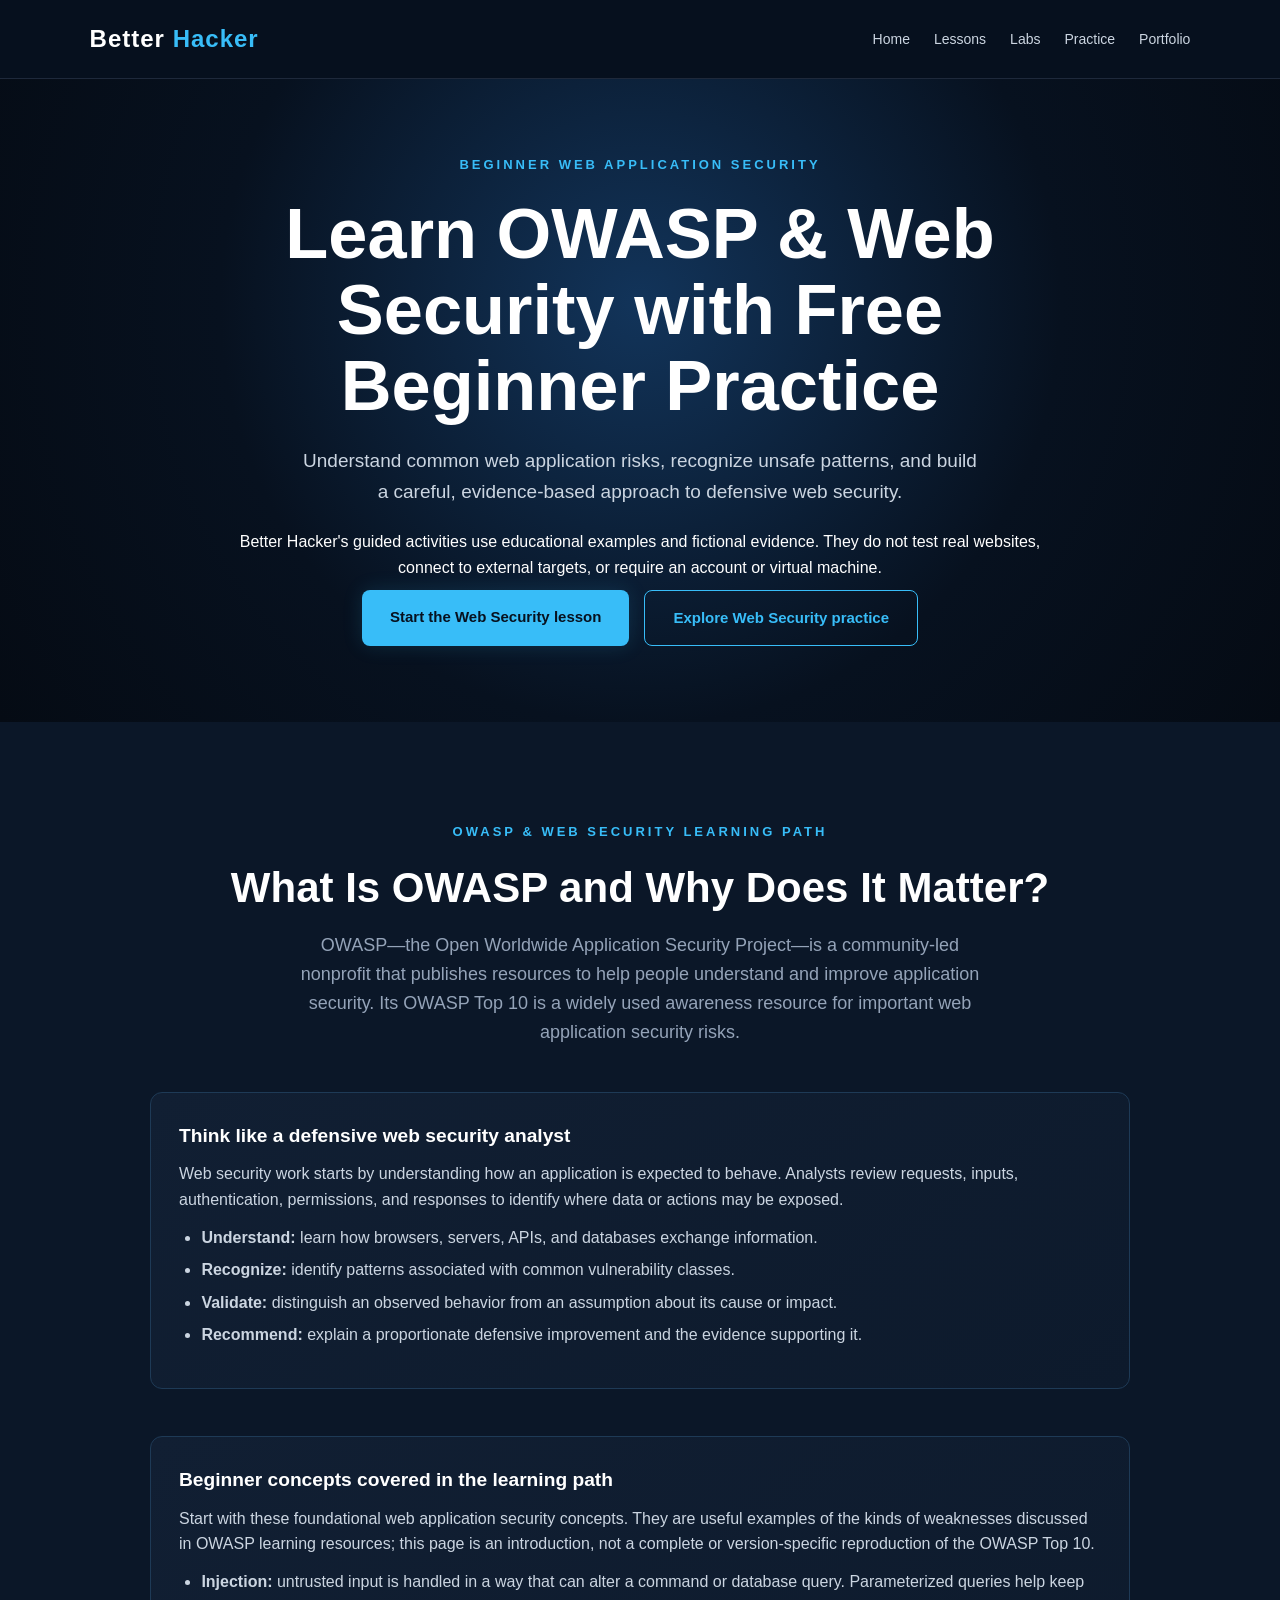
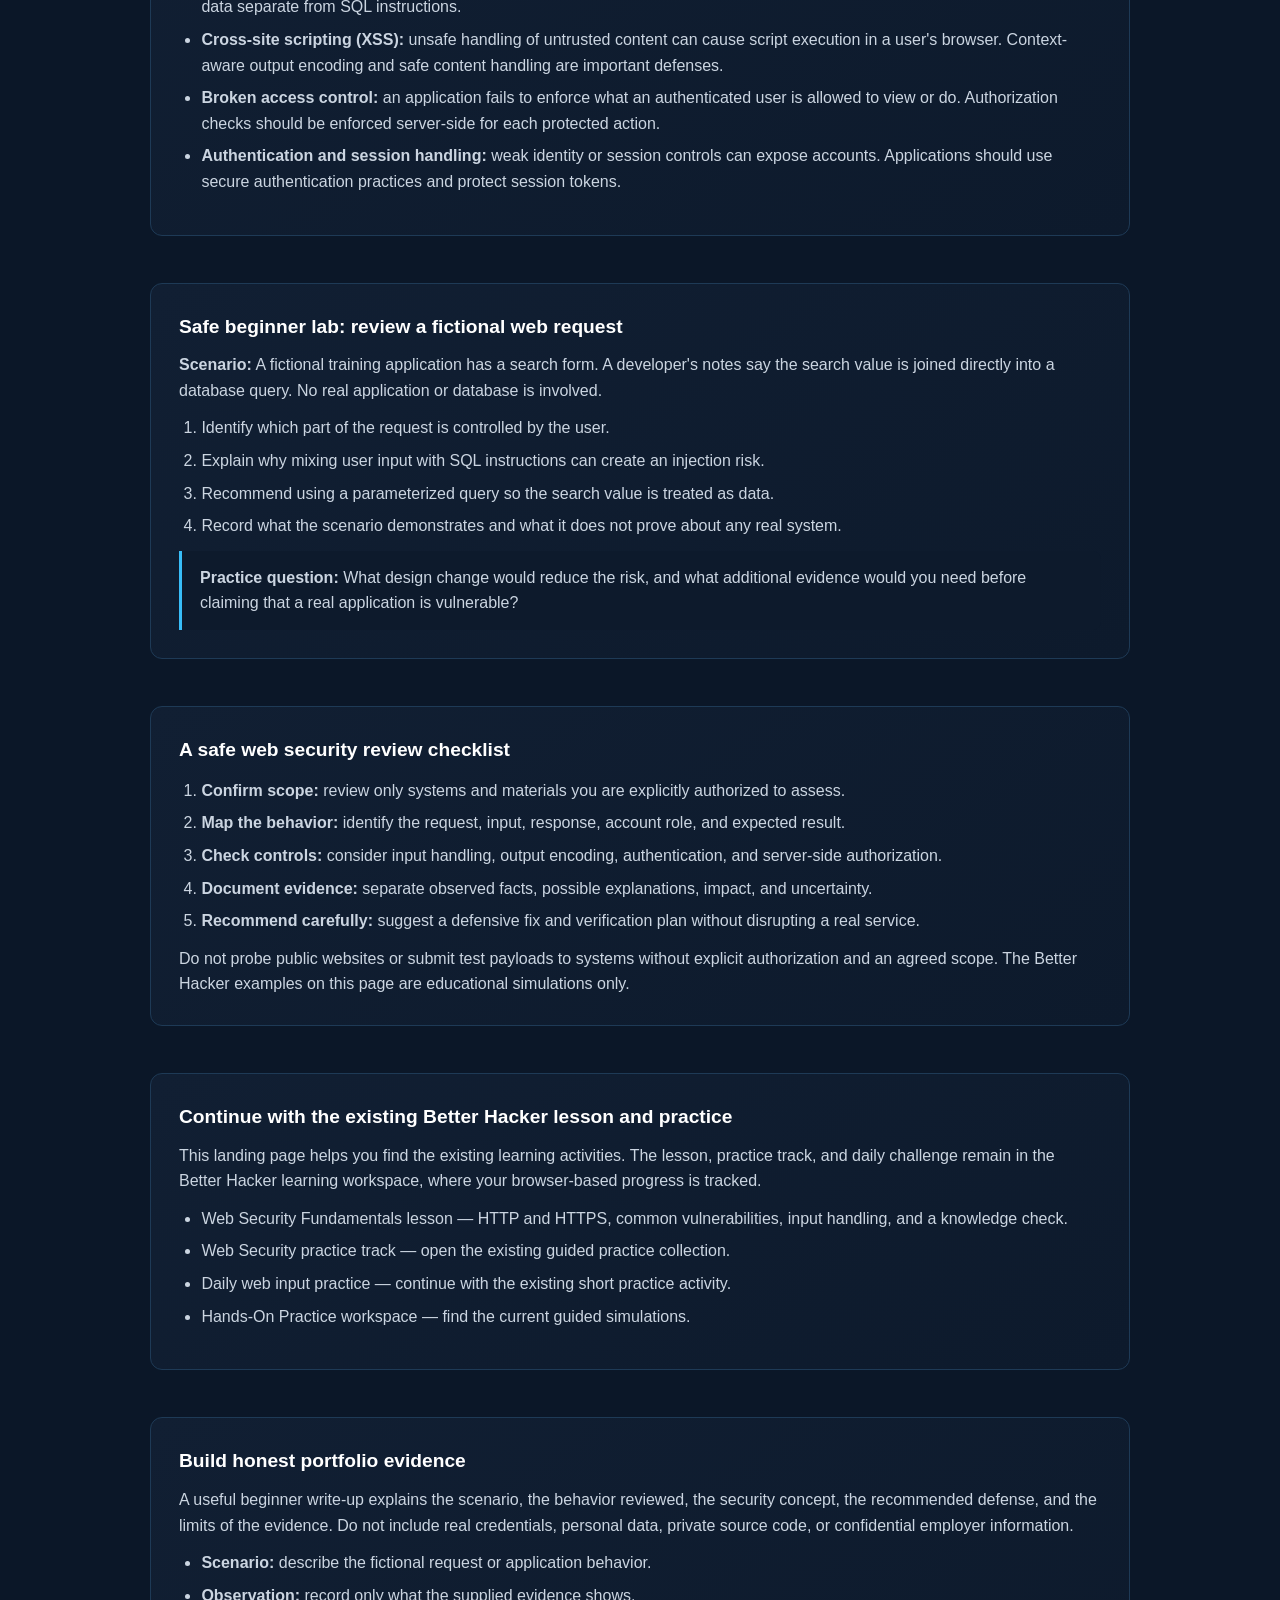
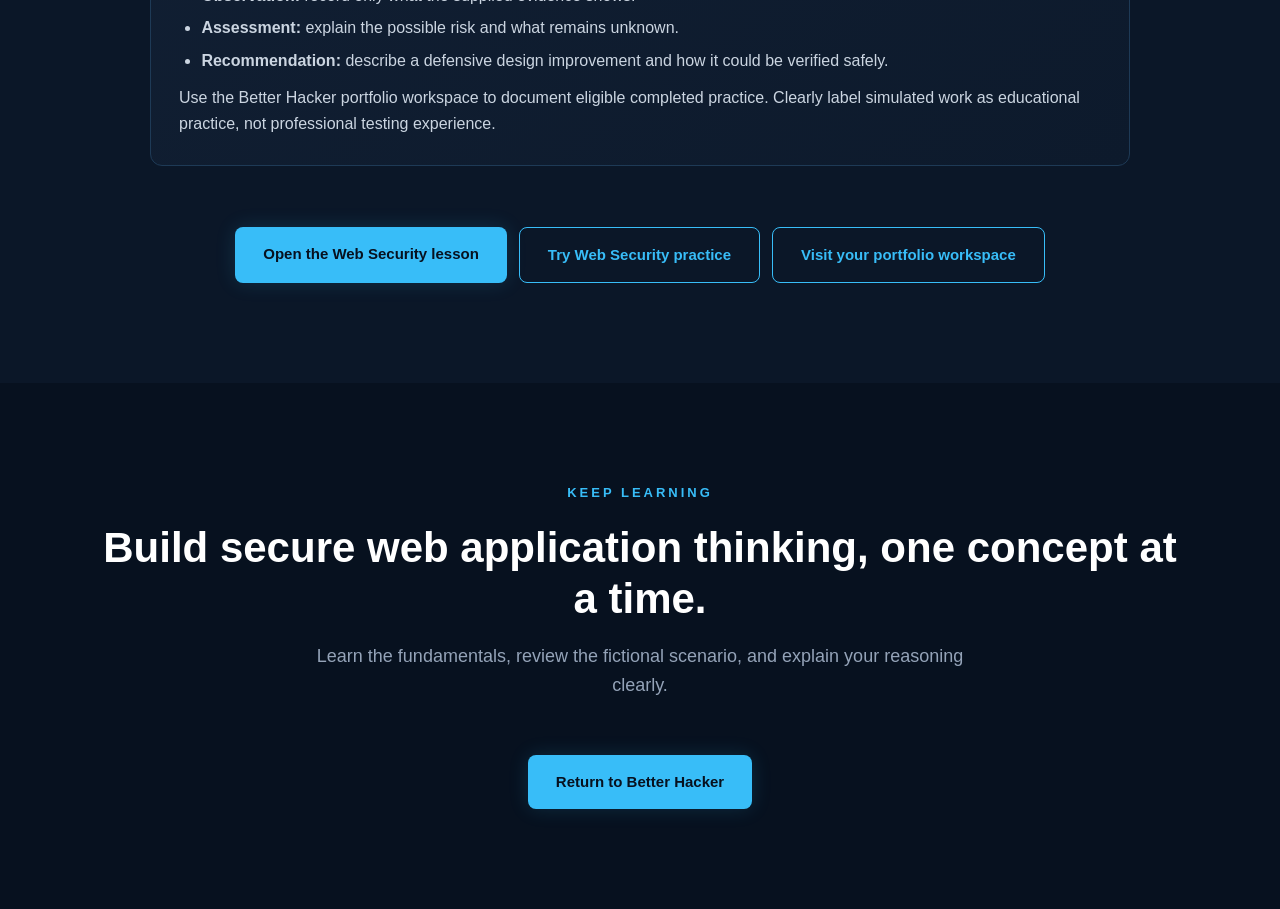
==== labs/owasp-web-security/index.html @ 9fccfbd9 "Add beginner OWASP web security landing page" ====
<!DOCTYPE html>
<html lang="en">
<head>
  <meta charset="UTF-8">
  <meta name="viewport" content="width=device-width, initial-scale=1.0">
  <title>Free Beginner OWASP &amp; Web Security Practice | Better Hacker</title>
  <meta name="description" content="Learn beginner web application security with OWASP concepts, safe vulnerability examples, guided practice, and portfolio evidence. Free learning on Better Hacker.">
  <link rel="canonical" href="https://betterhacker.org/labs/owasp-web-security/">
  <link rel="icon" type="image/svg+xml" href="/favicon.svg">
  <link rel="stylesheet" href="/style.css">
  <style>
    .web-hero { min-height: 420px; padding: 76px 7%; }
    .web-hero h1 { max-width: 920px; margin: 0 auto 22px; font-size: clamp(2.35rem, 6vw, 4.4rem); line-height: 1.08; }
    .web-hero .hero-text { margin-bottom: 22px; }
    .web-page { text-align: left; }
    .web-page > h2, .web-page > .section-label, .web-page > .section-intro { text-align: center; }
    .web-content { max-width: 980px; margin: 0 auto; display: grid; gap: 22px; }
    .web-content .lesson-block { text-align: left; }
    .web-content h2 { font-size: clamp(1.5rem, 3vw, 2rem); margin-bottom: 12px; }
    .web-content h3 { color: #fff; margin-bottom: 10px; font-size: 1.2rem; }
    .web-content p, .web-content li { color: #cbd5e1; }
    .web-content ul, .web-content ol { padding-left: 1.4rem; margin: 12px 0; }
    .web-content li + li { margin-top: 7px; }
    .web-note { border-left: 3px solid #38bdf8; padding: 14px 18px; background: #0d1a2c; border-radius: 0 8px 8px 0; }
    .web-actions { display: flex; flex-wrap: wrap; justify-content: center; gap: 12px; margin-top: 26px; }
    .web-footer { text-align: center; }
    @media (max-width: 600px) {
      .web-hero { min-height: auto; padding: 56px 6%; }
      .web-page { padding: 64px 6%; }
      .web-content .lesson-block { padding: 22px; }
    }
  </style>
</head>
<body>
  <a class="skip-link" href="#main-content">Skip to main content</a>
  <nav class="navbar" aria-label="Main navigation">
    <a href="/" class="logo" aria-label="Better Hacker home">Better <span>Hacker</span></a>
    <ul class="nav-links">
      <li><a href="/">Home</a></li>
      <li><a href="/#learn">Lessons</a></li>
      <li><a href="/#labs">Labs</a></li>
      <li><a href="/#practice-library">Practice</a></li>
      <li><a href="/#portfolio">Portfolio</a></li>
    </ul>
  </nav>

  <main id="main-content" tabindex="-1">
    <header class="hero web-hero">
      <div class="hero-content">
        <p class="eyebrow">BEGINNER WEB APPLICATION SECURITY</p>
        <h1>Learn OWASP &amp; Web Security with Free Beginner Practice</h1>
        <p class="hero-text">Understand common web application risks, recognize unsafe patterns, and build a careful, evidence-based approach to defensive web security.</p>
        <p>Better Hacker's guided activities use educational examples and fictional evidence. They do not test real websites, connect to external targets, or require an account or virtual machine.</p>
        <div class="hero-buttons">
          <a class="primary-button" href="/#web-security-lesson">Start the Web Security lesson</a>
          <a class="secondary-button" href="/#practice-track-web">Explore Web Security practice</a>
        </div>
      </div>
    </header>

    <section class="section web-page">
      <p class="section-label">OWASP &amp; WEB SECURITY LEARNING PATH</p>
      <h2>What Is OWASP and Why Does It Matter?</h2>
      <p class="section-intro">OWASP—the Open Worldwide Application Security Project—is a community-led nonprofit that publishes resources to help people understand and improve application security. Its OWASP Top 10 is a widely used awareness resource for important web application security risks.</p>
      <div class="web-content">
        <article class="lesson-block">
          <h3>Think like a defensive web security analyst</h3>
          <p>Web security work starts by understanding how an application is expected to behave. Analysts review requests, inputs, authentication, permissions, and responses to identify where data or actions may be exposed.</p>
          <ul>
            <li><strong>Understand:</strong> learn how browsers, servers, APIs, and databases exchange information.</li>
            <li><strong>Recognize:</strong> identify patterns associated with common vulnerability classes.</li>
            <li><strong>Validate:</strong> distinguish an observed behavior from an assumption about its cause or impact.</li>
            <li><strong>Recommend:</strong> explain a proportionate defensive improvement and the evidence supporting it.</li>
          </ul>
        </article>

        <article class="lesson-block">
          <h3>Beginner concepts covered in the learning path</h3>
          <p>Start with these foundational web application security concepts. They are useful examples of the kinds of weaknesses discussed in OWASP learning resources; this page is an introduction, not a complete or version-specific reproduction of the OWASP Top 10.</p>
          <ul>
            <li><strong>Injection:</strong> untrusted input is handled in a way that can alter a command or database query. Parameterized queries help keep data separate from SQL instructions.</li>
            <li><strong>Cross-site scripting (XSS):</strong> unsafe handling of untrusted content can cause script execution in a user's browser. Context-aware output encoding and safe content handling are important defenses.</li>
            <li><strong>Broken access control:</strong> an application fails to enforce what an authenticated user is allowed to view or do. Authorization checks should be enforced server-side for each protected action.</li>
            <li><strong>Authentication and session handling:</strong> weak identity or session controls can expose accounts. Applications should use secure authentication practices and protect session tokens.</li>
          </ul>
        </article>

        <article class="lesson-block">
          <h3>Safe beginner lab: review a fictional web request</h3>
          <p><strong>Scenario:</strong> A fictional training application has a search form. A developer's notes say the search value is joined directly into a database query. No real application or database is involved.</p>
          <ol>
            <li>Identify which part of the request is controlled by the user.</li>
            <li>Explain why mixing user input with SQL instructions can create an injection risk.</li>
            <li>Recommend using a parameterized query so the search value is treated as data.</li>
            <li>Record what the scenario demonstrates and what it does not prove about any real system.</li>
          </ol>
          <div class="web-note">
            <p><strong>Practice question:</strong> What design change would reduce the risk, and what additional evidence would you need before claiming that a real application is vulnerable?</p>
          </div>
        </article>

        <article class="lesson-block">
          <h3>A safe web security review checklist</h3>
          <ol>
            <li><strong>Confirm scope:</strong> review only systems and materials you are explicitly authorized to assess.</li>
            <li><strong>Map the behavior:</strong> identify the request, input, response, account role, and expected result.</li>
            <li><strong>Check controls:</strong> consider input handling, output encoding, authentication, and server-side authorization.</li>
            <li><strong>Document evidence:</strong> separate observed facts, possible explanations, impact, and uncertainty.</li>
            <li><strong>Recommend carefully:</strong> suggest a defensive fix and verification plan without disrupting a real service.</li>
          </ol>
          <p>Do not probe public websites or submit test payloads to systems without explicit authorization and an agreed scope. The Better Hacker examples on this page are educational simulations only.</p>
        </article>

        <article class="lesson-block">
          <h3>Continue with the existing Better Hacker lesson and practice</h3>
          <p>This landing page helps you find the existing learning activities. The lesson, practice track, and daily challenge remain in the Better Hacker learning workspace, where your browser-based progress is tracked.</p>
          <ul>
            <li><a href="/#web-security-lesson">Web Security Fundamentals lesson</a> — HTTP and HTTPS, common vulnerabilities, input handling, and a knowledge check.</li>
            <li><a href="/#practice-track-web">Web Security practice track</a> — open the existing guided practice collection.</li>
            <li><a href="/#daily-practice-daily-web-input">Daily web input practice</a> — continue with the existing short practice activity.</li>
            <li><a href="/#labs">Hands-On Practice workspace</a> — find the current guided simulations.</li>
          </ul>
        </article>

        <article class="lesson-block">
          <h3>Build honest portfolio evidence</h3>
          <p>A useful beginner write-up explains the scenario, the behavior reviewed, the security concept, the recommended defense, and the limits of the evidence. Do not include real credentials, personal data, private source code, or confidential employer information.</p>
          <ul>
            <li><strong>Scenario:</strong> describe the fictional request or application behavior.</li>
            <li><strong>Observation:</strong> record only what the supplied evidence shows.</li>
            <li><strong>Assessment:</strong> explain the possible risk and what remains unknown.</li>
            <li><strong>Recommendation:</strong> describe a defensive design improvement and how it could be verified safely.</li>
          </ul>
          <p>Use the Better Hacker portfolio workspace to document eligible completed practice. Clearly label simulated work as educational practice, not professional testing experience.</p>
        </article>
      </div>
      <div class="web-actions">
        <a class="primary-button" href="/#web-security-lesson">Open the Web Security lesson</a>
        <a class="secondary-button" href="/#practice-track-web">Try Web Security practice</a>
        <a class="secondary-button" href="/#portfolio">Visit your portfolio workspace</a>
      </div>
    </section>

    <section class="section dark-section web-footer">
      <p class="section-label">KEEP LEARNING</p>
      <h2>Build secure web application thinking, one concept at a time.</h2>
      <p class="section-intro">Learn the fundamentals, review the fictional scenario, and explain your reasoning clearly.</p>
      <a class="primary-button" href="/">Return to Better Hacker</a>
    </section>
  </main>
</body>
</html>
---- style.css ----
* {
  box-sizing: border-box;
  margin: 0;
  padding: 0;
}

html {
  scroll-behavior: smooth;
  scroll-padding-top: var(--navigation-offset, 96px);
}

body {
  font-family: Arial, Helvetica, sans-serif;
  background: #07111f;
  color: #ffffff;
  line-height: 1.6;
}

a {
  text-decoration: none;
  color: inherit;
}

/* Navigation */

.navbar {
  width: 100%;
  padding: 20px 7%;
  display: flex;
  justify-content: space-between;
  align-items: center;
  background: rgba(7, 17, 31, 0.96);
  border-bottom: 1px solid #1e293b;
  position: sticky;
  top: 0;
  z-index: 1000;
  backdrop-filter: blur(10px);
}

.logo {
  font-size: 24px;
  font-weight: bold;
  letter-spacing: 1px;
}

.logo span {
  color: #38bdf8;
}

.logo img {
  display: block;
  width: 120px;
  height: auto;
  border-radius: 8px;
}

.nav-links {
  display: flex;
  gap: 24px;
  list-style: none;
}

.nav-links a {
  color: #cbd5e1;
  font-size: 14px;
  transition: 0.2s;
}

.nav-links a:hover {
  color: #38bdf8;
}

/* Hero */

.hero {
  min-height: 650px;
  display: flex;
  justify-content: center;
  align-items: center;
  text-align: center;
  padding: 80px 20px;
  background:
    radial-gradient(circle at 50% 35%, #12345a 0%, #07111f 55%, #050b14 100%);
}

.hero-content {
  max-width: 850px;
}

.eyebrow,
.section-label {
  color: #38bdf8;
  font-size: 13px;
  font-weight: bold;
  letter-spacing: 3px;
  margin-bottom: 20px;
}

.hero h1 {
  font-size: clamp(48px, 8vw, 82px);
  line-height: 1.05;
  margin-bottom: 25px;
}

.hero h1 span {
  color: #38bdf8;
}

.hero-text {
  max-width: 680px;
  margin: 0 auto 35px;
  color: #cbd5e1;
  font-size: 19px;
}

/* Hero Buttons */

.hero-buttons {
  display: flex;
  justify-content: center;
  gap: 15px;
  flex-wrap: wrap;
}

/* Buttons */

.primary-button,
.secondary-button {
  display: inline-block;
  padding: 15px 28px;
  border-radius: 8px;
  font-weight: bold;
  transition: 0.2s ease;
  margin-top: 10px;
  border: none;
  cursor: pointer;
  font-size: 15px;
}

.primary-button {
  background: #38bdf8;
  color: #07111f;
  box-shadow: 0 0 20px rgba(56, 189, 248, 0.15);
}

.primary-button:hover {
  transform: translateY(-3px);
  background: #7dd3fc;
  box-shadow: 0 8px 25px rgba(56, 189, 248, 0.2);
}

.secondary-button {
  border: 1px solid #38bdf8;
  color: #38bdf8;
  background: transparent;
}

.secondary-button:hover {
  background: #38bdf8;
  color: #07111f;
  transform: translateY(-3px);
}

a:focus-visible,
button:focus-visible,
input:focus-visible,
select:focus-visible,
textarea:focus-visible,
summary:focus-visible {
  outline: 3px solid #facc15;
  outline-offset: 3px;
}

.sr-only { position: absolute; width: 1px; height: 1px; padding: 0; margin: -1px; overflow: hidden; clip: rect(0, 0, 0, 0); white-space: nowrap; border: 0; }

button:disabled,
input:disabled {
  cursor: not-allowed;
  opacity: 0.72;
}

/* Sections */

.section {
  padding: 100px 7%;
  text-align: center;
  background: #0b1728;
}

.dark-section {
  background: #07111f;
}

.section h2 {
  font-size: 42px;
  line-height: 1.2;
  margin-bottom: 18px;
}

.section-intro {
  max-width: 680px;
  margin: 0 auto 45px;
  color: #94a3b8;
  font-size: 18px;
}

/* Cards */

.cards {
  max-width: 1100px;
  margin: auto;
  display: grid;
  grid-template-columns: repeat(2, 1fr);
  gap: 22px;
}

.card {
  text-align: left;
  padding: 30px;
  background: linear-gradient(145deg, #111f33, #0d1a2c);
  border: 1px solid #1e3a56;
  border-radius: 12px;
  transition: 0.25s ease;
}

a.card:hover,
button.card:hover {
  transform: translateY(-6px);
  border-color: #38bdf8;
  box-shadow: 0 10px 30px rgba(0, 0, 0, 0.25);
}

.card h3 {
  margin-bottom: 12px;
  color: #ffffff;
  font-size: 20px;
}

/* Pricing and hosted-checkout handoff */
.pricing-section { scroll-margin-top: var(--navigation-offset, 96px); }
.pricing-grid { display: grid; grid-template-columns: repeat(3, minmax(0, 1fr)); gap: 22px; max-width: 1120px; margin: 0 auto; text-align: left; }
.pricing-card { display: flex; min-width: 0; flex-direction: column; position: relative; }
.pricing-card-best { border-color: #38bdf8; box-shadow: inset 0 0 0 1px rgba(56, 189, 248, .28); }
.best-value-label { align-self: flex-start; margin: -8px 0 8px; padding: 3px 10px; border-radius: 999px; background: #12345a; color: #bae6fd; font-size: 13px; font-weight: 700; }
.plan-price { margin: 4px 0 14px; color: #fff; font-size: clamp(1.9rem, 4vw, 2.5rem); font-weight: 700; line-height: 1.2; }
.plan-period { color: #cbd5e1; font-size: 1rem; font-weight: 400; }
.plan-features { display: grid; gap: 9px; margin: 18px 0; padding-left: 1.25rem; color: #cbd5e1; }
.plan-features li::marker { color: #38bdf8; }
.plan-note, .pricing-transparency { color: #cbd5e1; font-size: .94rem; }
.pricing-card .primary-button { align-self: flex-start; margin-top: auto; }
.pricing-transparency { max-width: 780px; margin: 28px auto 0; }
.plan-coming-soon { align-self: flex-start; margin-top: auto; padding: 10px 16px; border: 1px solid #64748b; border-radius: 8px; color: #e2e8f0; font-weight: 700; }
@media (max-width: 900px) { .pricing-grid { grid-template-columns: repeat(2, minmax(0, 1fr)); } .pricing-card-best { grid-column: 1 / -1; } }
@media (max-width: 600px) { .pricing-grid { grid-template-columns: minmax(0, 1fr); } .pricing-card-best { grid-column: auto; } .pricing-card { padding: 23px; } .pricing-card .primary-button { width: 100%; } }

/* Better Hacker Pro Cybersecurity Jobs preview (sample data only). */
.pro-jobs-experience { margin-top: 38px; padding: clamp(18px, 4vw, 30px); border: 1px solid #1e3a56; border-radius: 14px; background: #081422; text-align: left; scroll-margin-top: var(--navigation-offset, 96px); }
.pro-jobs-experience > h3 { margin: 0 0 10px; color: #7dd3fc; font-size: clamp(1.5rem, 3vw, 2rem); }
.pro-jobs-intro, .jobs-entitlement-note, .jobs-matching-help { color: #cbd5e1; }
.jobs-demo-notice { margin: 18px 0 10px; padding: 14px 16px; border-left: 4px solid #facc15; background: #182132; color: #fff; }
.jobs-filter-group { min-width: 0; margin: 22px 0; padding: 18px; border: 1px solid #334155; border-radius: 10px; }
.jobs-filter-group legend { padding: 0 8px; color: #e0f2fe; font-weight: 700; }
.jobs-filter-grid { display: grid; grid-template-columns: repeat(3, minmax(0, 1fr)); gap: 14px; }
.jobs-filter-grid label { display: grid; align-content: start; gap: 6px; color: #e2e8f0; font-weight: 700; }
.jobs-filter-grid input, .jobs-filter-grid select { width: 100%; min-width: 0; min-height: 44px; padding: 9px 10px; border: 1px solid #64748b; border-radius: 7px; background: #050b14; color: #fff; font: inherit; }
.jobs-results-status { min-height: 1.5em; color: #bae6fd; font-weight: 700; }
.jobs-results { display: grid; grid-template-columns: repeat(2, minmax(0, 1fr)); gap: 16px; }
.jobs-card { display: flex; min-width: 0; flex-direction: column; padding: 20px; border: 1px solid #29435e; border-radius: 12px; background: #0b1728; }
.jobs-status-badge { align-self: flex-start; margin: 0 0 10px; padding: 4px 8px; border-radius: 5px; background: #43320c; color: #fde68a; font-size: .78rem; font-weight: 800; letter-spacing: .025em; }
.jobs-card-title { margin: 0 0 7px; overflow-wrap: anywhere; color: #fff; }
.jobs-employer-location, .jobs-meta, .jobs-source { color: #cbd5e1; overflow-wrap: anywhere; }
.jobs-description, .jobs-description-missing, .jobs-portfolio-empty, .jobs-freshness-note { color: #cbd5e1; overflow-wrap: anywhere; }
.jobs-freshness-note { margin: 8px 0; font-size: .94rem; }
.jobs-status-current { border-left: 4px solid #86efac; }
.jobs-status-stale { border-left: 4px solid #fde68a; }
.jobs-status-unknown { border-left: 4px solid #93c5fd; }
.jobs-status-expired, .jobs-status-removed { border-left: 4px solid #fca5a5; }
.jobs-mapped-skill-summary { color: #cbd5e1; overflow-wrap: anywhere; }
.jobs-details { min-width: 0; margin: 8px 0 12px; }
.jobs-details summary { display: flex; align-items: center; min-height: 44px; color: #7dd3fc; font-weight: 700; text-decoration: underline; text-underline-offset: 3px; cursor: pointer; overflow-wrap: anywhere; }
.jobs-details > * { min-width: 0; overflow-wrap: anywhere; }
.jobs-skill-list { display: flex; flex-wrap: wrap; gap: 7px; margin: 4px 0 12px; padding: 0; list-style: none; }
.jobs-skill-list li { padding: 4px 8px; border: 1px solid #334155; border-radius: 999px; color: #e0f2fe; font-size: .86rem; }
.jobs-match-summary { margin-top: auto; padding-top: 10px; color: #bae6fd; font-weight: 700; }
.jobs-match-heading, .jobs-match-subheading { margin: 12px 0 6px; color: #e0f2fe; }
.jobs-evidence-empty, .jobs-match-disclaimer { color: #cbd5e1; font-size: .93rem; }
.jobs-evidence-list { margin: 4px 0 8px; padding-left: 1.4rem; color: #e2e8f0; }
.jobs-evidence-list li { margin: 5px 0; overflow-wrap: anywhere; }
.jobs-evidence-list a { display: inline-block; min-height: 36px; padding: 6px 0; color: #7dd3fc; text-decoration: underline; text-underline-offset: 3px; }
.jobs-readiness-list li, .jobs-source-skill-list li { display: grid; grid-template-columns: minmax(0, 1fr) auto; gap: 4px 12px; align-items: start; }
.jobs-readiness-skill { font-weight: 700; }
.jobs-readiness-status { display: inline-block; width: fit-content; padding: 2px 8px; border: 1px solid #64748b; border-radius: 999px; font-size: .85rem; font-weight: 700; }
.jobs-readiness-demonstrated { border-color: #86efac; }
.jobs-readiness-developing { border-color: #fde68a; }
.jobs-readiness-gap { border-color: #fca5a5; }
.jobs-readiness-detail, .jobs-readiness-list a { grid-column: 1 / -1; }
.jobs-portfolio-evidence li { display: flex; flex-wrap: wrap; align-items: center; gap: 8px 12px; }
.jobs-portfolio-view { min-height: 36px; color: #7dd3fc; background: transparent; border: 1px solid #45627d; border-radius: 6px; padding: 6px 10px; text-decoration: underline; text-underline-offset: 3px; cursor: pointer; }
.jobs-demo-card-note, .jobs-no-application { color: #fde68a; }
.jobs-apply-link { align-self: flex-start; min-height: 44px; margin: 6px 0; white-space: normal; overflow-wrap: anywhere; }
.jobs-retry { min-height: 44px; margin-bottom: 14px; }
.jobs-empty-state { grid-column: 1 / -1; padding: 18px; border: 1px dashed #64748b; border-radius: 10px; color: #e2e8f0; }
.jobs-matching-help { margin-top: 22px; }
.jobs-matching-help summary { min-height: 44px; display: flex; align-items: center; color: #7dd3fc; font-weight: 700; cursor: pointer; }
.jobs-matching-help p { max-width: 80ch; }
.pro-jobs-experience :focus-visible { outline: 3px solid #38bdf8; outline-offset: 3px; }
@media (max-width: 760px) { .jobs-filter-grid { grid-template-columns: repeat(2, minmax(0, 1fr)); } .jobs-results { grid-template-columns: minmax(0, 1fr); } }
@media (max-width: 480px) { .jobs-filter-grid { grid-template-columns: minmax(0, 1fr); } .jobs-filter-group { padding: 13px; } .jobs-card { padding: 17px; } .jobs-apply-link { width: 100%; justify-content: center; } }

.card p {
  color: #94a3b8;
}

/* Platform entry points reuse the established card treatment as navigation. */
.platform-entry-card {
  display: flex;
  flex-direction: column;
  min-height: 230px;
  color: inherit;
}

.platform-entry-card:focus-visible {
  border-color: #facc15;
  box-shadow: 0 0 0 4px rgba(250, 204, 21, 0.2);
}

.platform-entry-action {
  display: inline-block;
  align-self: flex-start;
  margin-top: auto;
  padding-top: 20px;
  color: #7dd3fc;
  font-weight: 700;
  text-decoration: underline;
  text-decoration-thickness: 2px;
  text-underline-offset: 4px;
}

.platform-entry-card:hover .platform-entry-action,
.platform-entry-card:focus-visible .platform-entry-action {
  color: #ffffff;
}

/* =========================
   INTERACTIVE LABS
========================= */

#labs {
  position: relative;
}

.lab-start-button {
  margin-top: 5px;
  min-width: 230px;
}

#lab-progress {
  font-weight: bold;
  letter-spacing: 1px;
}

.lab-challenge {
  max-width: 750px;
  margin: 35px auto 0;
  padding: 35px;
  text-align: left;
  background: linear-gradient(145deg, #0d1a2c, #091525);
  border: 1px solid #38bdf8;
  border-radius: 14px;
  box-shadow:
    0 0 30px rgba(56, 189, 248, 0.08),
    0 15px 40px rgba(0, 0, 0, 0.3);
  animation: labAppear 0.3s ease;
}

.lab-challenge h3 {
  color: #38bdf8;
  font-size: 24px;
  margin-bottom: 18px;
}

.lab-challenge p {
  color: #cbd5e1;
  margin-bottom: 18px;
}

.lab-challenge strong {
  color: #ffffff;
}

#lab-answer {
  width: 100%;
  padding: 15px;
  margin: 5px 0 10px;
  border-radius: 8px;
  border: 1px solid #1e3a56;
  background: #050b14;
  color: #ffffff;
  font-size: 16px;
}

#lab-answer:focus {
  border-color: #38bdf8;
  box-shadow: 0 0 12px rgba(56, 189, 248, 0.15);
}

#lab-answer::placeholder {
  color: #64748b;
}

#submit-answer,
#hint-button {
  margin-right: 10px;
}

#lab-result {
  margin-top: 20px;
  padding: 12px;
  border-radius: 8px;
  background: #07111f;
  font-weight: bold;
  min-height: 20px;
}

button:disabled {
  opacity: 0.5;
  cursor: not-allowed;
}

/* Lab Animation */

@keyframes labAppear {
  from {
    opacity: 0;
    transform: translateY(15px);
  }

  to {
    opacity: 1;
    transform: translateY(0);
  }
}

/* AI Coach */

.coach-box {
  max-width: 700px;
  margin: auto;
  padding: 40px;
  border: 1px solid #1e3a56;
  border-radius: 14px;
  background: linear-gradient(145deg, #111f33, #0d1a2c);
  box-shadow: 0 15px 40px rgba(0, 0, 0, 0.2);
}

.coach-box h3 {
  color: #38bdf8;
  font-size: 25px;
  margin-bottom: 12px;
}

.coach-box p {
  color: #94a3b8;
}

.coach-features {
  display: grid;
  grid-template-columns: repeat(2, 1fr);
  gap: 12px;
  margin-top: 25px;
}

.coach-features span {
  padding: 12px;
  background: #0b1728;
  border: 1px solid #1e3a56;
  border-radius: 8px;
  color: #cbd5e1;
  font-size: 14px;
}

/* CTA */

.cta-section {
  background:
    radial-gradient(circle at center, #12345a 0%, #07111f 70%);
  border-top: 1px solid #1e3a56;
}

.cta-section h2 {
  max-width: 800px;
  margin-left: auto;
  margin-right: auto;
}

/* Footer */

footer {
  text-align: center;
  padding: 40px 20px;
  background: #050b14;
  border-top: 1px solid #1e293b;
}

footer p {
  margin-top: 10px;
  color: #94a3b8;
}

/* Selection */

::selection {
  background: #38bdf8;
  color: #07111f;
}

/* Mobile */

@media (max-width: 700px) {

  .navbar {
    flex-direction: column;
    gap: 15px;
    padding: 18px 20px;
  }

  .nav-links {
    gap: 12px;
    flex-wrap: wrap;
    justify-content: center;
  }

  .nav-links a {
    font-size: 13px;
  }

  .hero {
    min-height: 550px;
    padding: 70px 20px;
  }

  .hero h1 {
    font-size: 48px;
  }

  .hero-text {
    font-size: 17px;
  }

  .section {
    padding: 70px 20px;
  }

  .section h2 {
    font-size: 32px;
  }

  .section-intro {
    font-size: 16px;
  }

  .cards {
    grid-template-columns: 1fr;
  }

  .coach-features {
    grid-template-columns: 1fr;
  }

  .coach-box {
    padding: 28px 20px;
  }

  .hero-buttons {
    flex-direction: column;
    align-items: center;
  }

  .hero-buttons a {
    width: 100%;
    max-width: 260px;
  }

  /* Mobile Labs */

  .lab-challenge {
    padding: 25px 20px;
  }

  .lab-challenge h3 {
    font-size: 21px;
  }

  #submit-answer,
  #hint-button {
    width: 100%;
    margin-right: 0;
    margin-bottom: 8px;
  }

}/* =========================
   AI COACH INTERFACE
========================= */

.coach-interface {
  margin-top: 35px;
  padding: 25px;
  background: #07111f;
  border: 1px solid #1e3a56;
  border-radius: 12px;
  text-align: left;
}

/* Learner Portfolio */
.portfolio-dashboard-prompt { margin-top: 18px; padding: 18px 22px; border-left: 4px solid #facc15; background: #07111f; }
.portfolio-dashboard-prompt h3 { margin: 0 0 6px; }
.dashboard-card > span { display: block; margin-top: 5px; color: #cbd5e1; }
.portfolio-status { min-height: 1.5em; font-weight: 700; color: #86efac; }
.portfolio-layout { display: grid; grid-template-columns: minmax(260px,.7fr) minmax(0,1.5fr); gap: 28px; align-items: start; }
.portfolio-eligible-panel, .portfolio-builder, .portfolio-card, .portfolio-empty { padding: 24px; border: 1px solid #cbd5e1; border-radius: 14px; background: #fff; color: #0f172a; box-shadow: 0 8px 28px rgba(15,23,42,.08); }
.portfolio-eligible-panel { position: sticky; top: 100px; }
.portfolio-eligible-panel ul { display: grid; gap: 10px; padding: 0; list-style: none; }
.portfolio-eligible-panel li { display: flex; gap: 12px; justify-content: space-between; align-items: center; padding-top: 10px; border-top: 1px solid #e2e8f0; }
.portfolio-eligible-panel li > span { min-width: 0; overflow-wrap: anywhere; }
.portfolio-eligible-panel small { display: block; margin-top: 3px; color: #475569; }
.portfolio-eligible-panel button { flex: 0 0 auto; padding: 9px 12px; }
.portfolio-eligible-panel .secondary-button { color: #075985; border-color: #075985; }
.portfolio-eligible-panel .secondary-button:hover { color: #07111f; }
.portfolio-eligible-panel button:disabled { opacity: 1; color: #475569; background: #e2e8f0; border-color: #64748b; }
#portfolio :focus-visible { outline-color: #0284c7; }
.portfolio-grid { display: grid; grid-template-columns: repeat(2,minmax(0,1fr)); gap: 18px; }
.portfolio-card { display: flex; flex-direction: column; min-width: 0; }
.portfolio-card h3 { margin: 4px 0 10px; }
.portfolio-card p { overflow-wrap: anywhere; }
.portfolio-type { margin: 0; color: #0369a1; font-size: .85rem; font-weight: 800; letter-spacing: .04em; text-transform: uppercase; }
.readiness { align-self: flex-start; margin-top: auto; padding: 6px 10px; border-radius: 999px; font-weight: 800; }
.readiness-draft { background: #e2e8f0; color: #334155; }
.readiness-almost-ready { background: #fef3c7; color: #854d0e; }
.readiness-portfolio-ready { background: #dcfce7; color: #166534; }
.portfolio-actions { display: flex; flex-wrap: wrap; gap: 9px; margin-top: 16px; }
.portfolio-actions button { min-height: 44px; padding: 9px 13px; border: 2px solid #075985; border-radius: 7px; background: #fff; color: #075985; cursor: pointer; font-weight: 700; }
.portfolio-actions button:hover, .portfolio-actions button:focus-visible { background: #e0f2fe; }
.portfolio-builder { margin-top: 30px; scroll-margin-top: 100px; }
.portfolio-builder[hidden], .readme-preview[hidden] { display: none; }
.portfolio-builder-head { display: flex; justify-content: space-between; gap: 20px; }
.portfolio-builder-head [data-portfolio-close] { width: 44px; height: 44px; border: 0; background: transparent; color: #0f172a; font-size: 2rem; cursor: pointer; }
.readiness-panel, .authored-info { margin: 18px 0; padding: 16px; border-left: 4px solid #0284c7; background: #f0f9ff; }
.authored-info strong { color: #075985; }
#portfolio-form { display: grid; gap: 16px; }
#portfolio-form label { display: grid; gap: 6px; color: #0f172a; font-weight: 700; }
#portfolio-form input, #portfolio-form textarea { width: 100%; padding: 11px; border: 1px solid #64748b; border-radius: 7px; background: #fff; color: #0f172a; font: inherit; }
.learner-label { margin-bottom: 0; padding: 12px; border-left: 4px solid #7c3aed; background: #f5f3ff; }
.project-detail { display: grid; grid-template-columns: repeat(2,minmax(0,1fr)); gap: 12px 28px; }
.project-detail section { border-bottom: 1px solid #e2e8f0; }
.project-detail h4 { margin-bottom: 5px; }
.preserve-lines { white-space: pre-line; overflow-wrap: anywhere; }
.readme-preview { margin-top: 24px; }
.readme-preview pre { max-height: 520px; overflow: auto; padding: 18px; border-radius: 8px; background: #07111f; color: #e0f2fe; white-space: pre-wrap; }
@media (max-width: 800px) {
  .portfolio-layout, .portfolio-grid, .project-detail { grid-template-columns: 1fr; }
  .portfolio-eligible-panel { position: static; }
}
@media (max-width: 480px) {
  .portfolio-eligible-panel li { align-items: stretch; flex-direction: column; }
  .portfolio-actions > *, .portfolio-eligible-panel button { width: 100%; }
}

.coach-header {
  display: flex;
  align-items: center;
  gap: 10px;
  padding-bottom: 18px;
  border-bottom: 1px solid #1e293b;
}

.coach-status {
  width: 10px;
  height: 10px;
  background: #22c55e;
  border-radius: 50%;
  box-shadow: 0 0 10px rgba(34, 197, 94, 0.6);
}

.coach-online {
  margin-left: auto;
  color: #22c55e;
  font-size: 13px;
}

.coach-question {
  margin: 25px 0 15px;
  color: #cbd5e1;
  font-weight: bold;
}

.coach-topics {
  display: grid;
  grid-template-columns: repeat(3, 1fr);
  gap: 12px;
}

.coach-topic {
  padding: 15px;
  background: #111f33;
  border: 1px solid #1e3a56;
  border-radius: 8px;
  color: #cbd5e1;
  cursor: pointer;
  font-size: 14px;
  transition: 0.2s ease;
}

.coach-topic:hover {
  border-color: #38bdf8;
  color: #38bdf8;
  transform: translateY(-2px);
}

.coach-response {
  margin-top: 20px;
  padding: 22px;
  background: #0b1728;
  border-left: 3px solid #38bdf8;
  border-radius: 8px;
  min-height: 100px;
}

.coach-response h3 {
  color: #38bdf8;
  margin-bottom: 10px;
}

.coach-response p {
  color: #94a3b8;
}

.coach-next {
  margin-top: 18px;
  padding: 15px;
  background: #07111f;
  border: 1px solid #1e3a56;
  border-radius: 8px;
}

.coach-next strong {
  color: #ffffff;
}

.coach-next p {
  margin-top: 6px;
}


/* Mobile Coach */

@media (max-width: 700px) {

  .coach-topics {
    grid-template-columns: 1fr;
  }

  .coach-header {
    flex-wrap: wrap;
  }

  .coach-online {
    margin-left: 0;
    width: 100%;
  }

}
/* =========================
   LESSON SYSTEM
========================= */

.lesson-card {
  display: block;
  color: inherit;
}

.lesson-link {
  display: inline-block;
  margin-top: 18px;
  color: #38bdf8;
  font-weight: bold;
}

.lesson-container {
  max-width: 850px;
  margin: 0 auto;
  text-align: left;
}

.lesson-block {
  margin-bottom: 25px;
  padding: 28px;
  background: linear-gradient(145deg, #111f33, #0d1a2c);
  border: 1px solid #1e3a56;
  border-radius: 12px;
}

.lesson-block h3 {
  margin-bottom: 15px;
  color: #38bdf8;
}

.lesson-block p {
  color: #cbd5e1;
}

.command-list {
  display: grid;
  gap: 12px;
}

.command-item {
  display: flex;
  align-items: center;
  gap: 18px;
  padding: 14px;
  background: #07111f;
  border: 1px solid #1e293b;
  border-radius: 8px;
}

.command-item code,
.lesson-block pre {
  color: #38bdf8;
}

.lesson-block pre {
  margin-top: 15px;
  padding: 15px;
  background: #050b14;
  border-radius: 8px;
  overflow-x: auto;
}

#linux-check-answer {
  width: 100%;
  padding: 14px;
  margin: 12px 0;
  border-radius: 8px;
  border: 1px solid #1e3a56;
  background: #050b14;
  color: white;
  font-size: 16px;
}

#linux-check-answer:focus {
  border-color: #38bdf8;
}

#linux-check-result {
  margin-top: 15px;
  font-weight: bold;
}

.lesson-finish {
  text-align: center;
}

@media (max-width: 700px) {
  .command-item {
    flex-direction: column;
    align-items: flex-start;
  }

  .lesson-block {
    padding: 22px 18px;
  }
}
/* Lesson Completion Badge */

.lesson-complete-badge {
  max-width: 850px;
  margin: 0 auto 25px;
  padding: 14px 20px;
  background: #0d1a2c;
  border: 1px solid #22c55e;
  border-radius: 10px;
  color: #22c55e;
  font-weight: bold;
  text-align: center;
  box-shadow: 0 0 20px rgba(34, 197, 94, 0.08);
}
/* =========================
   INVESTIGATION LAB STYLING
========================= */

.soc-investigation-lab,
.network-investigation-lab,
.phishing-investigation-lab,
.windows-investigation-lab,
.malware-investigation-lab,
.brute-force-investigation-lab,
.web-attack-investigation-lab {
  position: relative;
  overflow: hidden;
}

.soc-investigation-lab::before,
.network-investigation-lab::before,
.phishing-investigation-lab::before,
.windows-investigation-lab::before,
.malware-investigation-lab::before,
.brute-force-investigation-lab::before,
.web-attack-investigation-lab::before {
  content: "LIVE INVESTIGATION";
  display: inline-block;
  margin-bottom: 18px;
  padding: 6px 10px;
  border-radius: 6px;
  background: #07111f;
  border: 1px solid #38bdf8;
  color: #38bdf8;
  font-size: 11px;
  font-weight: bold;
  letter-spacing: 2px;
}

.soc-answer-options,
.network-answer-options,
.phishing-answer-options,
.windows-answer-options,
.malware-answer-options,
.brute-force-answer-options,
.web-attack-answer-options {
  display: flex;
  flex-wrap: wrap;
  gap: 10px;
  margin-top: 18px;
  margin-bottom: 18px;
}

.soc-answer,
.network-answer,
.phishing-answer,
.windows-answer,
.malware-answer,
.brute-force-answer,
.web-attack-answer {
  flex: 1;
  min-width: 180px;
}

.investigation-progress {
  max-width: 750px;
  margin: 35px auto;
  padding: 28px;
  text-align: left;
  background: linear-gradient(145deg, #111f33, #0d1a2c);
  border: 1px solid #22c55e;
  border-radius: 14px;
  box-shadow: 0 0 25px rgba(34, 197, 94, 0.08);
}

.investigation-progress h3 {
  color: #22c55e;
  margin-bottom: 18px;
}

.investigation-progress p {
  padding: 8px 0;
  color: #cbd5e1;
}

.investigation-progress strong {
  display: block;
  margin-top: 15px;
  color: #ffffff;
}

@media (max-width: 700px) {

  .soc-answer,
  .network-answer,
  .phishing-answer,
  .windows-answer,
  .malware-answer,
.brute-force-answer,
.web-attack-answer {
    width: 100%;
    flex: none;
  }

}

.lesson-complete-badge {
  display: inline-block;
  margin-top: 10px;
  padding: 5px 10px;
  border-radius: 999px;
  font-size: 0.8rem;
  font-weight: 600;
  background: rgba(56, 189, 248, 0.12);
  border: 1px solid rgba(56, 189, 248, 0.35);
}

/* =========================
   DASHBOARD & COURSE REVIEW
========================= */

.course-review-callout {
  max-width: 900px;
  margin: 42px auto 0;
  padding: 24px;
  display: flex;
  align-items: center;
  justify-content: space-between;
  gap: 24px;
  text-align: left;
  background: #07111f;
  border: 1px solid #1e3a56;
  border-radius: 12px;
}

.course-review-callout p,
.dashboard-card p,
.achievement p {
  color: #94a3b8;
}

.dashboard-grid {
  max-width: 1000px;
  margin: 32px auto;
  display: grid;
  grid-template-columns: repeat(4, minmax(0, 1fr));
  gap: 16px;
}

.dashboard-card {
  padding: 24px 18px;
  text-align: left;
  overflow-wrap: anywhere;
  background: linear-gradient(145deg, #111f33, #0d1a2c);
  border: 1px solid #1e3a56;
  border-radius: 12px;
}

.dashboard-card h3,
.achievements-panel h3 {
  color: #38bdf8;
}

.dashboard-review-link,
.review-panel a:not(.primary-button):not(.secondary-button) {
  color: #7dd3fc;
  text-decoration: underline;
  text-underline-offset: 3px;
}

.dashboard-next,
.achievements-panel {
  max-width: 760px;
  margin: 22px auto;
  padding: 24px;
  background: #0b1728;
  border: 1px solid #1e3a56;
  border-radius: 12px;
}

.dashboard-next strong {
  display: block;
}

.core-path-summary, .learning-path, .today-panel { max-width: 1000px; margin: 24px auto; padding: 22px; text-align: left; background: #0b1728; border: 1px solid #1e3a56; border-radius: 12px; }
.core-path-summary > div:first-child { display: flex; justify-content: space-between; gap: 16px; }
.core-path-summary span { color: #7dd3fc; font-weight: 700; }
.core-path-progress { height: 16px; margin: 14px 0; overflow: hidden; background: #07111f; border: 1px solid #475569; border-radius: 999px; }
#core-path-progress-fill { width: 0; height: 100%; background: #22c55e; transition: width .2s ease; }
.learning-path ol, .learning-indicators ul { display: grid; grid-template-columns: repeat(5, minmax(0, 1fr)); gap: 10px; margin: 16px 0 0; padding: 0; list-style: none; }
.learning-path a { display: flex; height: 100%; flex-direction: column; gap: 5px; padding: 14px; color: #fff; border: 1px solid #475569; border-radius: 9px; text-decoration: none; }
.learning-path a:hover, .learning-path a:focus-visible { border-color: #7dd3fc; }
.learning-path span, .learning-path em { color: #cbd5e1; font-size: .9rem; font-style: normal; }
.today-panel p { color: #cbd5e1; }
.dashboard-next h3 span { color: #cbd5e1; font-size: 1rem; }
.dashboard-next .primary-button, .dashboard-next .secondary-button, .today-panel .primary-button { display: inline-block; margin-top: 10px; }

.achievement {
  margin-top: 16px;
  padding: 16px;
  display: flex;
  align-items: center;
  gap: 16px;
  text-align: left;
  border: 1px solid #475569;
  border-radius: 10px;
  color: #94a3b8;
}

.achievement > span {
  font-size: 28px;
}

.achievement-unlocked {
  color: #ffffff;
  border-color: #22c55e;
  background: rgba(34, 197, 94, 0.08);
}

.review-shell {
  max-width: 820px;
  margin: 34px auto 0;
  text-align: left;
}

.review-panel {
  padding: clamp(22px, 5vw, 38px);
  background: linear-gradient(145deg, #111f33, #0d1a2c);
  border: 1px solid #1e3a56;
  border-radius: 14px;
  overflow-wrap: anywhere;
}

.review-panel ol { margin: 16px 0; padding-left: 24px; text-align: left; }
.review-panel ol li + li { margin-top: 8px; }

.review-panel[hidden] {
  display: none;
}

.review-progress,
.review-topic {
  color: #38bdf8;
  font-weight: bold;
}

.review-topic {
  margin-bottom: 18px;
  font-size: 0.9rem;
  letter-spacing: 0.08em;
  text-transform: uppercase;
}

.review-panel fieldset {
  min-width: 0;
  border: 0;
}

.review-panel legend {
  width: 100%;
  margin: 12px 0;
  font-size: clamp(1.2rem, 4vw, 1.55rem);
  font-weight: bold;
  line-height: 1.35;
}

.review-scenario {
  margin: 14px 0 20px;
  padding: 18px;
  color: #cbd5e1;
  background: #07111f;
  border-left: 3px solid #38bdf8;
  border-radius: 8px;
}

.review-answers {
  display: grid;
  gap: 12px;
}

.review-option {
  display: flex;
  align-items: flex-start;
  gap: 12px;
  padding: 14px;
  color: #e2e8f0;
  background: #07111f;
  border: 1px solid #334155;
  border-radius: 8px;
  cursor: pointer;
}

.review-option:hover,
.review-option:focus-within {
  border-color: #38bdf8;
}

.review-option input {
  flex: 0 0 auto;
  margin-top: 5px;
}

#review-short-answer {
  width: 100%;
  margin-top: 8px;
  padding: 14px;
  color: #ffffff;
  background: #07111f;
  border: 1px solid #334155;
  border-radius: 8px;
  font: inherit;
}

.review-feedback {
  margin-top: 24px;
  padding: 20px;
  border: 1px solid #38bdf8;
  border-radius: 10px;
  background: #07111f;
}

.review-feedback h3,
.review-feedback p + p {
  margin-top: 10px;
}

.review-feedback-correct {
  border-color: #22c55e;
}

.review-feedback-learning {
  border-color: #facc15;
}

.review-feedback-neutral {
  border-color: #94a3b8;
}

.review-score {
  display: flex;
  align-items: baseline;
  gap: 18px;
  margin: 22px 0;
}

.review-score strong {
  color: #38bdf8;
  font-size: clamp(2rem, 8vw, 3.5rem);
}

.review-score span {
  font-size: 1.4rem;
}

.review-topic-columns {
  display: grid;
  grid-template-columns: 1fr 1fr;
  gap: 18px;
  margin: 24px 0;
}

.review-topic-columns > div {
  padding: 18px;
  background: #07111f;
  border-radius: 8px;
}

.review-topic-columns ul {
  margin: 12px 0 0 20px;
}

@media (max-width: 850px) {
  .dashboard-grid {
    grid-template-columns: repeat(2, minmax(0, 1fr));
  }

  .learning-path ol,
  .learning-indicators ul {
    grid-template-columns: repeat(2, minmax(0, 1fr));
  }
}

@media (min-width: 701px) and (max-width: 850px) {
  html {
    scroll-padding-top: 170px;
  }

  .navbar {
    flex-direction: column;
    gap: 14px;
    padding: 16px 5%;
  }

  .nav-links {
    flex-wrap: wrap;
    justify-content: center;
  }
}

@media (max-width: 600px) {
  .dashboard-grid,
  .review-topic-columns {
    grid-template-columns: 1fr;
  }

  .course-review-callout {
    align-items: stretch;
    flex-direction: column;
  }

  .course-review-callout .secondary-button,
  .review-panel .primary-button,
  .review-panel .secondary-button {
    width: 100%;
    text-align: center;
  }
}


/* Foundation accessibility and completion states */
.skip-link { position: fixed; left: 16px; top: 8px; z-index: 2000; padding: 10px 14px; background: #facc15; color: #07111f; border-radius: 6px; transform: translateY(-150%); }
.skip-link:focus { transform: translateY(0); }
.input-label { display: block; margin-top: 12px; color: #e2e8f0; font-weight: 700; }
.knowledge-check input, #waitlist-email { width: 100%; max-width: 620px; padding: 14px; margin: 8px 0; border: 1px solid #1e3a56; border-radius: 8px; background: #050b14; color: #fff; font-size: 16px; }
.feedback-success { color: #86efac !important; font-weight: 700; }
.feedback-review { color: #fde047 !important; font-weight: 700; }
.activity-complete { border-color: #22c55e; }
.activity-complete-badge { padding: 10px; color: #86efac !important; background: rgba(34,197,94,.1); border: 1px solid #22c55e; border-radius: 8px; }
.guided-step { margin: 12px 0; padding: 14px; background: #07111f; border-left: 3px solid #38bdf8; border-radius: 6px; }
.review-previous-topics { margin: 16px 0; }
.review-previous-topics ul { margin: 8px 0 0 20px; }
@media (max-width: 700px) { html { scroll-padding-top: 190px; } }

.legal-page { max-width: 900px; margin: 0 auto; text-align: left; min-height: 75vh; }
.legal-page > h1 { font-size: clamp(2.3rem, 7vw, 4rem); }
.legal-page section { margin: 28px 0; }
.legal-page section h2 { margin-bottom: 8px; color: #38bdf8; font-size: 1.4rem; }
.legal-page p { color: #cbd5e1; }
.legal-updated { margin: 8px 0 30px; }

/* Retention layer */
.retention-summary { max-width: 900px; margin: 24px auto; display: grid; grid-template-columns: repeat(3, 1fr); gap: 14px; }
.retention-summary > div { padding: 18px; background: #111f33; border: 1px solid #1e3a56; border-radius: 10px; }
.retention-summary strong, .retention-summary span { display: block; }
.retention-summary strong { color: #7dd3fc; font-size: 1.1rem; }
.retention-summary span { color: #cbd5e1; margin-top: 5px; }
.level-progress { max-width: 760px; margin: 20px auto; padding: 4px; background: #07111f; border: 1px solid #1e3a56; border-radius: 10px; overflow: hidden; }
#level-progress-fill { height: 12px; width: 0; background: #22c55e; border-radius: 6px; transition: width .2s ease; }
.level-progress p { margin: 8px; color: #cbd5e1; }
.dashboard-retention-actions { display: flex; justify-content: center; gap: 12px; flex-wrap: wrap; }
.daily-challenge-card { margin: 0 auto; }
.daily-challenge-card fieldset { margin-top: 20px; }
.daily-actions { display: flex; gap: 12px; flex-wrap: wrap; }
#daily-feedback { margin-top: 18px; min-height: 2rem; color: #e2e8f0; font-weight: 700; }
.skills-summary { max-width: 820px; margin: 0 auto 24px; color: #cbd5e1; }
.learning-indicators { max-width: 1050px; margin: 0 auto 28px; text-align: left; }
.learning-indicators > p { color: #cbd5e1; }
.learning-indicators li { padding: 14px; border: 1px solid #475569; border-radius: 9px; }
.learning-indicators li strong, .learning-indicators li span { display: block; }
.learning-indicators li span { margin-top: 5px; color: #cbd5e1; font-size: .9rem; }
.learning-indicators li.supported { border-color: #22c55e; background: rgba(34,197,94,.08); }
.milestone-columns { max-width: 1050px; margin: auto; display: grid; grid-template-columns: 1fr 1fr; gap: 20px; text-align: left; }
.milestone-columns details { background: #0b1728; border: 1px solid #1e3a56; border-radius: 12px; padding: 18px; }
.milestone-columns summary { cursor: pointer; color: #7dd3fc; font-size: 1.25rem; font-weight: 700; }
.milestone-list { display: grid; gap: 12px; margin-top: 16px; }
.milestone { padding: 15px; border: 1px solid #475569; border-radius: 9px; }
.milestone > strong, .milestone > span { display: block; }
.milestone > span { margin: 4px 0; font-weight: 700; }
.milestone p, .milestone li { color: #cbd5e1; }
.milestone ul { margin: 8px 0 0 20px; }
.milestone.earned { border-color: #22c55e; background: rgba(34,197,94,.08); }
.milestone.earned > span { color: #86efac; }
.milestone.locked > span { color: #fde047; }
.companion-toggle { position: fixed; right: 18px; bottom: 18px; z-index: 1100; padding: 12px 16px; border: 1px solid #38bdf8; border-radius: 999px; background: #0d1a2c; color: #fff; font-weight: 700; cursor: pointer; }
.companion-panel { position: fixed; right: 18px; bottom: 76px; z-index: 1099; width: min(370px, calc(100vw - 36px)); max-height: min(540px, calc(100vh - 110px)); overflow: auto; padding: 20px; background: #07111f; border: 1px solid #38bdf8; border-radius: 14px; box-shadow: 0 15px 40px rgba(0,0,0,.4); }
.companion-panel[hidden] { display: none; }
.companion-header { display: flex; justify-content: space-between; gap: 15px; align-items: center; }
.companion-header h2 { font-size: 1.25rem; }
.companion-header button { border: 0; background: transparent; color: #fff; font-size: 1.8rem; cursor: pointer; }
.companion-actions { display: grid; gap: 8px; margin: 15px 0; }
.companion-actions button { padding: 10px; border: 1px solid #1e3a56; border-radius: 7px; background: #111f33; color: #fff; cursor: pointer; }
#companion-response { padding: 12px; min-height: 48px; background: #0b1728; border-radius: 7px; color: #cbd5e1; }
@media (max-width: 700px) {
  .retention-summary, .milestone-columns, .learning-path ol, .learning-indicators ul { grid-template-columns: 1fr; }
  .core-path-summary > div:first-child { flex-direction: column; gap: 4px; }
  .companion-toggle { position: fixed; right: 10px; bottom: 10px; display: block; margin: 0; }
  body { padding-bottom: 72px; }
  .companion-panel { left: 12px; right: 12px; bottom: 12px; width: auto; max-height: 70vh; }
  .daily-actions button { width: 100%; }
}
@media (prefers-reduced-motion: reduce) {
  *, *::before, *::after { scroll-behavior: auto !important; animation-duration: .01ms !important; transition-duration: .01ms !important; }
}

/* Clickable guided lab learning experience */
.lab-overview { max-width: 1120px; margin: 28px auto 0; text-align: left; }
.lab-card-grid { display: grid; grid-template-columns: repeat(2, minmax(0, 1fr)); gap: 18px; }
.investigation-overview { max-width: 1000px; margin: 36px auto 20px; padding: 24px; text-align: left; background: #07111f; border: 1px solid #1e3a56; border-radius: 14px; }
.investigation-overview ul { display: grid; grid-template-columns: repeat(2, minmax(0, 1fr)); gap: 10px 28px; margin: 18px 0 0; padding-left: 22px; }
.investigation-overview a { overflow-wrap: anywhere; }
.investigation-hint { margin: 12px 8px 12px 0; }
.lab-card { display: flex; flex-direction: column; min-width: 0; padding: 24px; background: linear-gradient(145deg, #0d1a2c, #091525); border: 1px solid #1e3a56; border-radius: 14px; }
.lab-card h3 { margin: 5px 0 10px; color: #7dd3fc; }
.lab-card p { color: #cbd5e1; }
.lab-card .lab-card-action { align-self: flex-start; margin-top: auto; }
.lab-topic { color: #7dd3fc !important; font-weight: 700; letter-spacing: .04em; }
.lab-time { font-size: .95rem; }
.lab-status { padding: 8px 10px; border-left: 3px solid #64748b; background: #07111f; }
.lab-status-completed { border-color: #22c55e; }
.lab-status-in-progress { border-color: #facc15; }
.lab-workspace { max-width: 900px; }
.lab-workspace[hidden] { display: none; }
.lab-workspace section { margin: 22px 0; }
.lab-workspace h4 { margin-bottom: 8px; color: #fff; font-size: 1.08rem; }
.lab-workspace pre { max-width: 100%; overflow-x: auto; padding: 18px; border: 1px solid #1e3a56; border-radius: 9px; background: #030812; color: #bae6fd; white-space: pre-wrap; word-break: break-word; }
.lab-workspace ol { padding-left: 24px; color: #cbd5e1; }
.lab-back-link { display: inline-block; margin-bottom: 18px; color: #7dd3fc; font-weight: 700; }
.lab-actions, #lab-completion-actions { display: flex; flex-wrap: wrap; align-items: center; gap: 12px; margin-top: 15px; }
#lab-completion-actions .secondary-button { display: inline-block; }
.lab-why { padding: 16px; border-left: 3px solid #38bdf8; background: #07111f; }
@media (max-width: 700px) {
  .lab-card-grid, .investigation-overview ul { grid-template-columns: 1fr; }
  .lab-card, .lab-challenge { padding: 20px; }
  .lab-actions > *, #lab-completion-actions > * { width: 100%; margin-right: 0; text-align: center; }
}
@media (max-width: 375px) {
  .lab-card, .lab-challenge { padding: 16px; }
  .lab-workspace pre { padding: 12px; font-size: .82rem; }
}

/* Connected lesson guides and audit-driven responsive safeguards */
.lesson-orientation h4 { margin: 18px 0 6px; color: #7dd3fc; font-size: 1.05rem; }
.lesson-dashboard-link, .lesson-recap a { display: inline-block; margin-top: 10px; color: #7dd3fc; font-weight: 700; text-decoration: underline; text-underline-offset: 3px; }
.lesson-try-it { border-left: 4px solid #facc15; }
.lesson-recap { border-left: 4px solid #22c55e; }
.evidence-guide { padding: 12px; border-left: 3px solid #facc15; background: #07111f; }
.investigation-overview li a { display: block; min-height: 44px; padding: 8px; border-radius: 6px; }
.investigation-overview li a:hover { background: rgba(56, 189, 248, .08); }
.investigation-overview li span { display: block; color: #cbd5e1; font-size: .9rem; }
.lesson-block pre, .lab-challenge pre { max-width: 100%; overflow-x: auto; white-space: pre-wrap; overflow-wrap: anywhere; }
.lesson-block input, #waitlist-email { max-width: 100%; }
@media (pointer: coarse) {
  .nav-links a, .footer-links a { display: inline-flex; align-items: center; min-height: 44px; }
  .companion-actions button, .soc-answer-options button, .network-answer-options button, .phishing-answer-options button,
  .windows-answer-options button, .malware-answer-options button, .brute-force-answer-options button, .web-attack-answer-options button { min-height: 44px; }
}
@media (max-width: 480px) {
  html { scroll-padding-top: 220px; }
  .navbar { padding-inline: 12px; }
  .nav-links { width: 100%; gap: 4px 10px; }
  .nav-links a { padding: 4px; }
  .section { padding: 58px 14px; }
  .hero h1 { font-size: clamp(2.35rem, 13vw, 3rem); }
  .lesson-block, .lab-challenge, .review-panel, .dashboard-card { padding: 18px 14px; }
  .primary-button, .secondary-button { max-width: 100%; white-space: normal; }
}

/* Supplemental lesson styles preserved from main */
.extension-learning { max-width: 1120px; margin: 42px auto 10px; padding-top: 28px; border-top: 1px solid #1e3a56; }
.extension-learning > p:not(.section-label) { color: #cbd5e1; }
.extension-lesson-card, .topic-link-card { text-decoration: none; }
.extension-lesson-card.activity-complete { border-color: #22c55e; background: rgba(34, 197, 94, .08); }
.extension-lesson-card.activity-complete .lesson-link::before { content: "✓ "; }
.extension-lesson dl { display: grid; grid-template-columns: minmax(130px, .35fr) 1fr; gap: 10px 18px; }
.extension-lesson dt { color: #7dd3fc; font-weight: 700; }
.extension-lesson dd { margin: 0; color: #cbd5e1; }
.extension-check fieldset { display: grid; gap: 12px; margin: 0 0 18px; padding: 18px; border: 1px solid #475569; border-radius: 9px; }
.extension-check label { display: flex; align-items: flex-start; gap: 9px; cursor: pointer; }
.extension-lesson .practice-check fieldset { display: grid; gap: 12px; margin: 0 0 18px; padding: 18px; border: 1px solid #475569; border-radius: 9px; }
.extension-lesson .practice-check label { display: flex; align-items: flex-start; gap: 9px; cursor: pointer; }
.extension-lesson .practice-check input[type="radio"] { flex: 0 0 auto; margin-top: 4px; }
.extension-lesson .practice-check button { margin-right: 12px; }
.extension-feedback { min-height: 1.6em; margin-top: 14px; font-weight: 700; color: #e2e8f0; }
.topic-link-card .lesson-link { display: block; margin-top: 12px; }
@media (max-width: 600px) { .extension-lesson dl { grid-template-columns: 1fr; gap: 4px; } .extension-lesson dd { margin-bottom: 10px; } }

/* Learning Assistant topic experiences */
.coach-progress { margin: 0 0 16px; color: #7dd3fc; font-weight: 700; }
.coach-topic { min-height: 58px; text-align: left; }
.coach-topic-status { display: block; margin-top: 4px; color: #94a3b8; font-size: .78rem; }
.coach-topic.selected { border-color: #facc15; box-shadow: 0 0 0 2px rgba(250, 204, 21, .18); }
.coach-topic.activity-complete { border-color: #22c55e; }
.coach-topic-view { margin-top: 24px; padding: 26px; border: 1px solid #38bdf8; border-radius: 12px; background: #0b1728; }
.coach-topic-view[hidden] { display: none; }
.coach-topic-view > h3 { margin: 14px 0 20px; color: #7dd3fc; font-size: 1.55rem; }
.coach-topic-view section { margin: 22px 0; }
.coach-topic-view h4 { margin-bottom: 8px; color: #fff; }
.coach-topic-view p, .coach-topic-view li, .coach-topic-view dd { color: #cbd5e1; }
.coach-topic-view ul, .coach-topic-view ol { padding-left: 24px; }
.coach-topic-view dl { display: grid; grid-template-columns: repeat(2, minmax(0, 1fr)); gap: 10px; }
.coach-topic-view dl > div { padding: 12px; border: 1px solid #1e3a56; border-radius: 8px; }
.coach-topic-view dt { color: #7dd3fc; font-weight: 700; }
.coach-topic-view dd { margin: 4px 0 0; }
.coach-topic-view code { overflow-wrap: anywhere; color: #bae6fd; }
.coach-try { padding: 18px; border-left: 4px solid #facc15; background: #07111f; }
.coach-topic-check fieldset { display: grid; gap: 10px; margin: 12px 0; padding: 16px; border: 1px solid #475569; border-radius: 8px; }
.coach-topic-check label { display: flex; gap: 8px; align-items: flex-start; min-height: 36px; cursor: pointer; }
.coach-topic-actions, .coach-next { display: flex; flex-wrap: wrap; gap: 10px; align-items: center; }
.coach-next h4 { width: 100%; }
.coach-feedback { min-height: 1.6em; margin-top: 14px; font-weight: 700; }
@media (max-width: 700px) {
  .coach-interface, .coach-topic-view { padding: 18px; }
  .coach-topic-view dl { grid-template-columns: 1fr; }
  .coach-topic-actions > *, .coach-next > * { width: 100%; text-align: center; }
}

/* Daily Practice uses the existing review surface and controls. */
#daily-practice-workspace { text-align: left; margin-top: 28px; min-width: 0; }
#daily-practice-workspace[hidden] { display: none; }
#daily-practice-workspace pre { white-space: pre-wrap; overflow-wrap: anywhere; padding: 16px; background: #07111f; color: #e0f2fe; border-radius: 8px; }
#daily-practice-workspace h4, #daily-practice-workspace fieldset, #daily-practice-workspace details, #daily-practice-next { margin: 18px 0; }
#daily-practice-workspace textarea { display: block; width: 100%; min-width: 0; margin: 12px 0; padding: 12px; font: inherit; background: #07111f; color: #fff; border: 1px solid #64748b; border-radius: 8px; }
#daily-feedback { margin: 16px 0; }
.daily-practice-history { text-align: left; max-width: 900px; margin: 18px auto; padding-left: 24px; overflow-wrap: anywhere; }
.daily-practice-history a { color: #7dd3fc; text-decoration: underline; }

/* Practice Library shares the existing card, action, focus and review styles. */
#practice-library { margin-top: 32px; }
#practice-library > p, #practice-library > a { margin-bottom: 20px; }
#practice-library-tracks, #practice-library-activities .cards { margin-top: 20px; }
#practice-library .card { min-width: 0; overflow-wrap: anywhere; }
#practice-library-activities { text-align: left; margin-top: 24px; }
#practice-library-activities[hidden] { display: none; }

/* Simulated Attack Box: fixed data only, with a responsive terminal surface. */
.attack-box-panel { max-width: 980px; margin: 42px auto 0; padding: clamp(18px, 4vw, 32px); border: 1px solid #25678a; border-radius: 14px; background: #0b1728; text-align: left; min-width: 0; }
.attack-box-panel > h3 { margin: 0 0 12px; color: #7dd3fc; font-size: clamp(1.45rem, 3vw, 2rem); }
.attack-box-panel > p, .attack-box-panel > label, .attack-box-panel > select, .attack-box-panel > details { margin: 12px 0; }
.attack-box-intro { padding: 12px 14px; border-left: 4px solid #facc15; background: #111d2d; }
.attack-box-panel > label, .attack-form > label { display: block; font-weight: 700; }
#attack-challenge { display: block; width: 100%; min-height: 44px; margin-top: 5px; padding: 9px 12px; border-radius: 7px; border: 1px solid #64748b; color: #fff; background: #07111f; font: inherit; }
.attack-objective { font-weight: 700; color: #e0f2fe; }
.attack-complete, .attack-progress, .attack-status { min-height: 1.5em; color: #bae6fd; font-weight: 700; }
.attack-terminal { margin: 18px 0; border: 1px solid #334155; border-radius: 10px; overflow: hidden; min-width: 0; background: #030a12; }
.attack-terminal-title { display: flex; justify-content: space-between; padding: 9px 14px; color: #cbd5e1; background: #162234; font-size: .9rem; }
.attack-terminal-title span:last-child { color: #7dd3fc; letter-spacing: 3px; }
.attack-output { height: 250px; overflow: auto; padding: 14px; color: #d1fae5; white-space: pre-wrap; overflow-wrap: anywhere; font: 14px/1.55 ui-monospace, SFMono-Regular, Menlo, Consolas, monospace; }
.attack-form { padding: 14px; border-top: 1px solid #334155; }
.attack-input-row { display: flex; align-items: center; gap: 9px; min-width: 0; margin: 6px 0; }
.attack-input-row > span { color: #4ade80; font-family: ui-monospace, monospace; }
.attack-input-row input { flex: 1 1 auto; min-width: 0; min-height: 44px; padding: 9px 11px; color: #fff; background: #07111f; border: 1px solid #64748b; border-radius: 6px; font: 16px ui-monospace, monospace; }
.attack-form small { color: #cbd5e1; }
.attack-actions { display: flex; flex-wrap: wrap; gap: 10px; margin: 14px 0; }
.attack-box-panel code { color: #bae6fd; overflow-wrap: anywhere; }
@media (max-width: 600px) {
  .attack-box-panel { padding: 18px 14px; }
  .attack-input-row { flex-wrap: wrap; }
  .attack-input-row input { flex: 1 1 calc(100% - 28px); }
  .attack-input-row button { width: 100%; }
  .attack-actions > * { flex: 1 1 100%; }
  .attack-output { height: 220px; padding: 11px; font-size: 13px; }
}
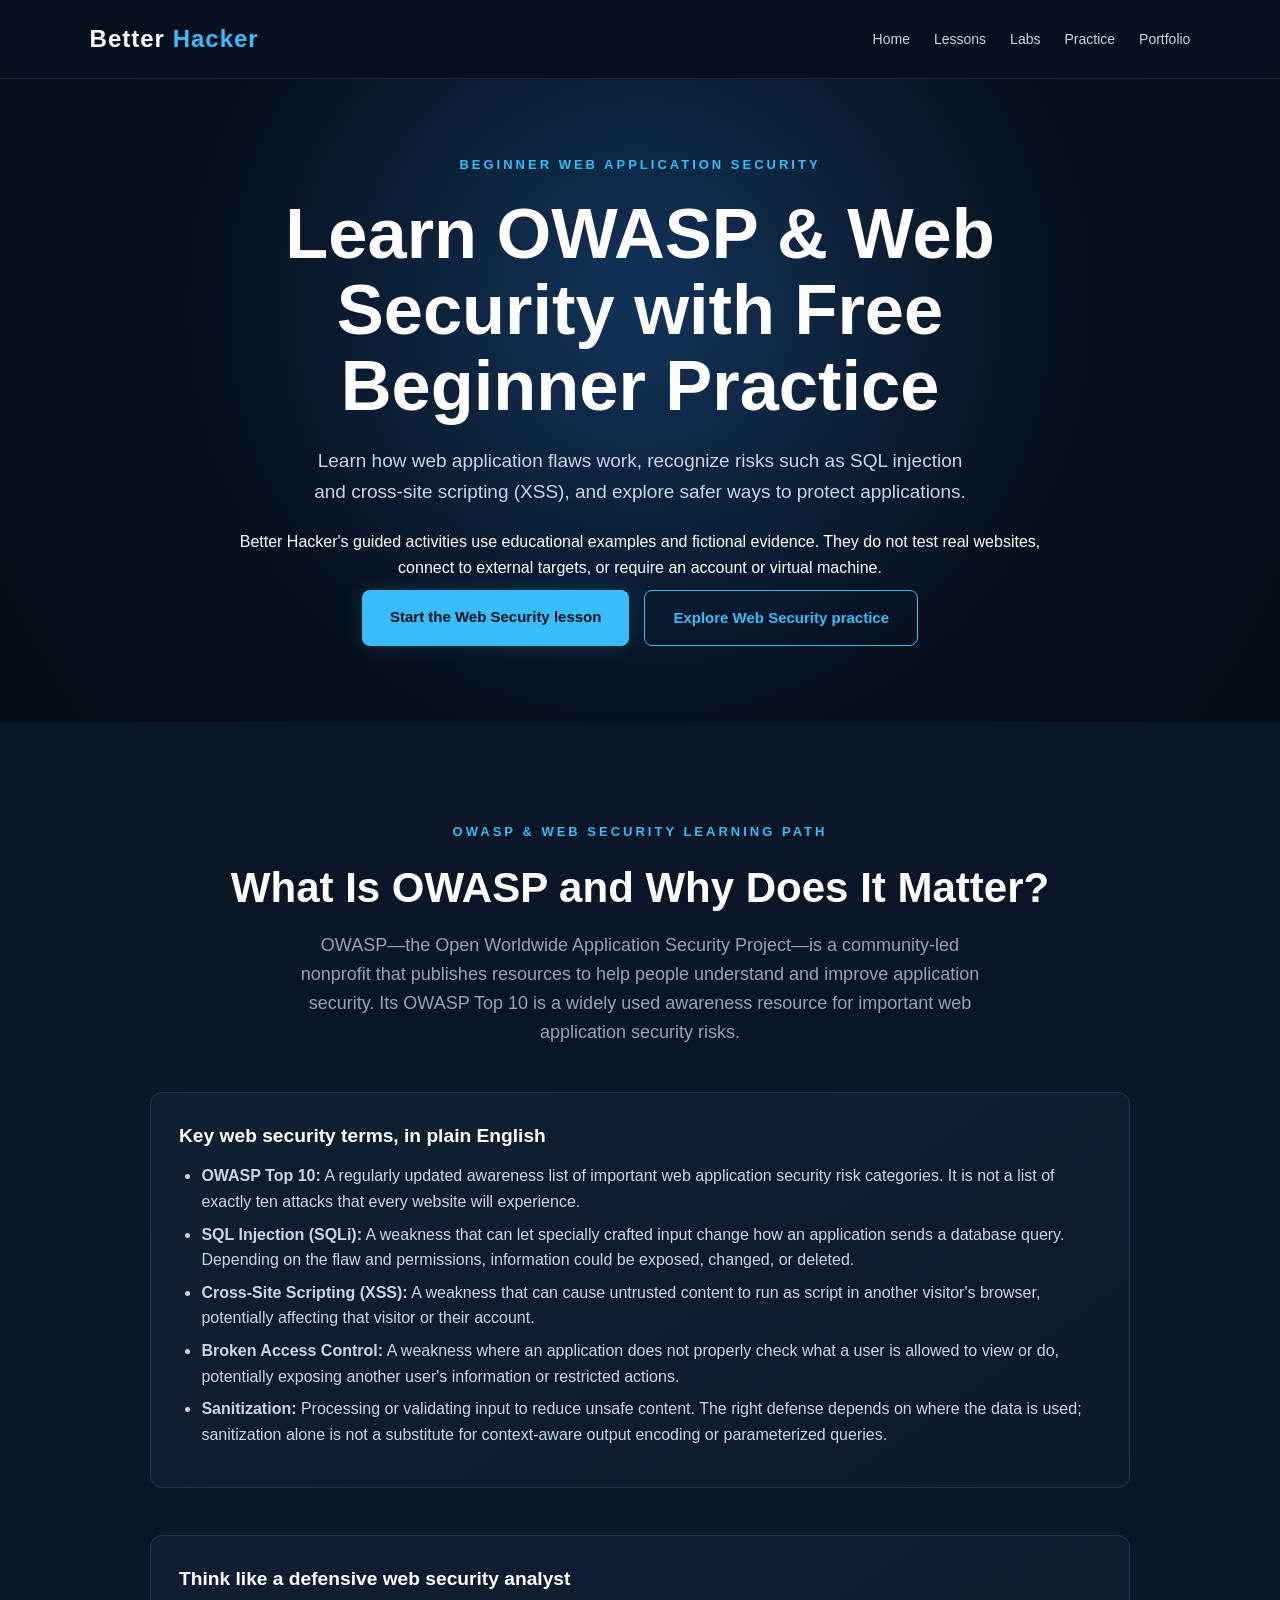
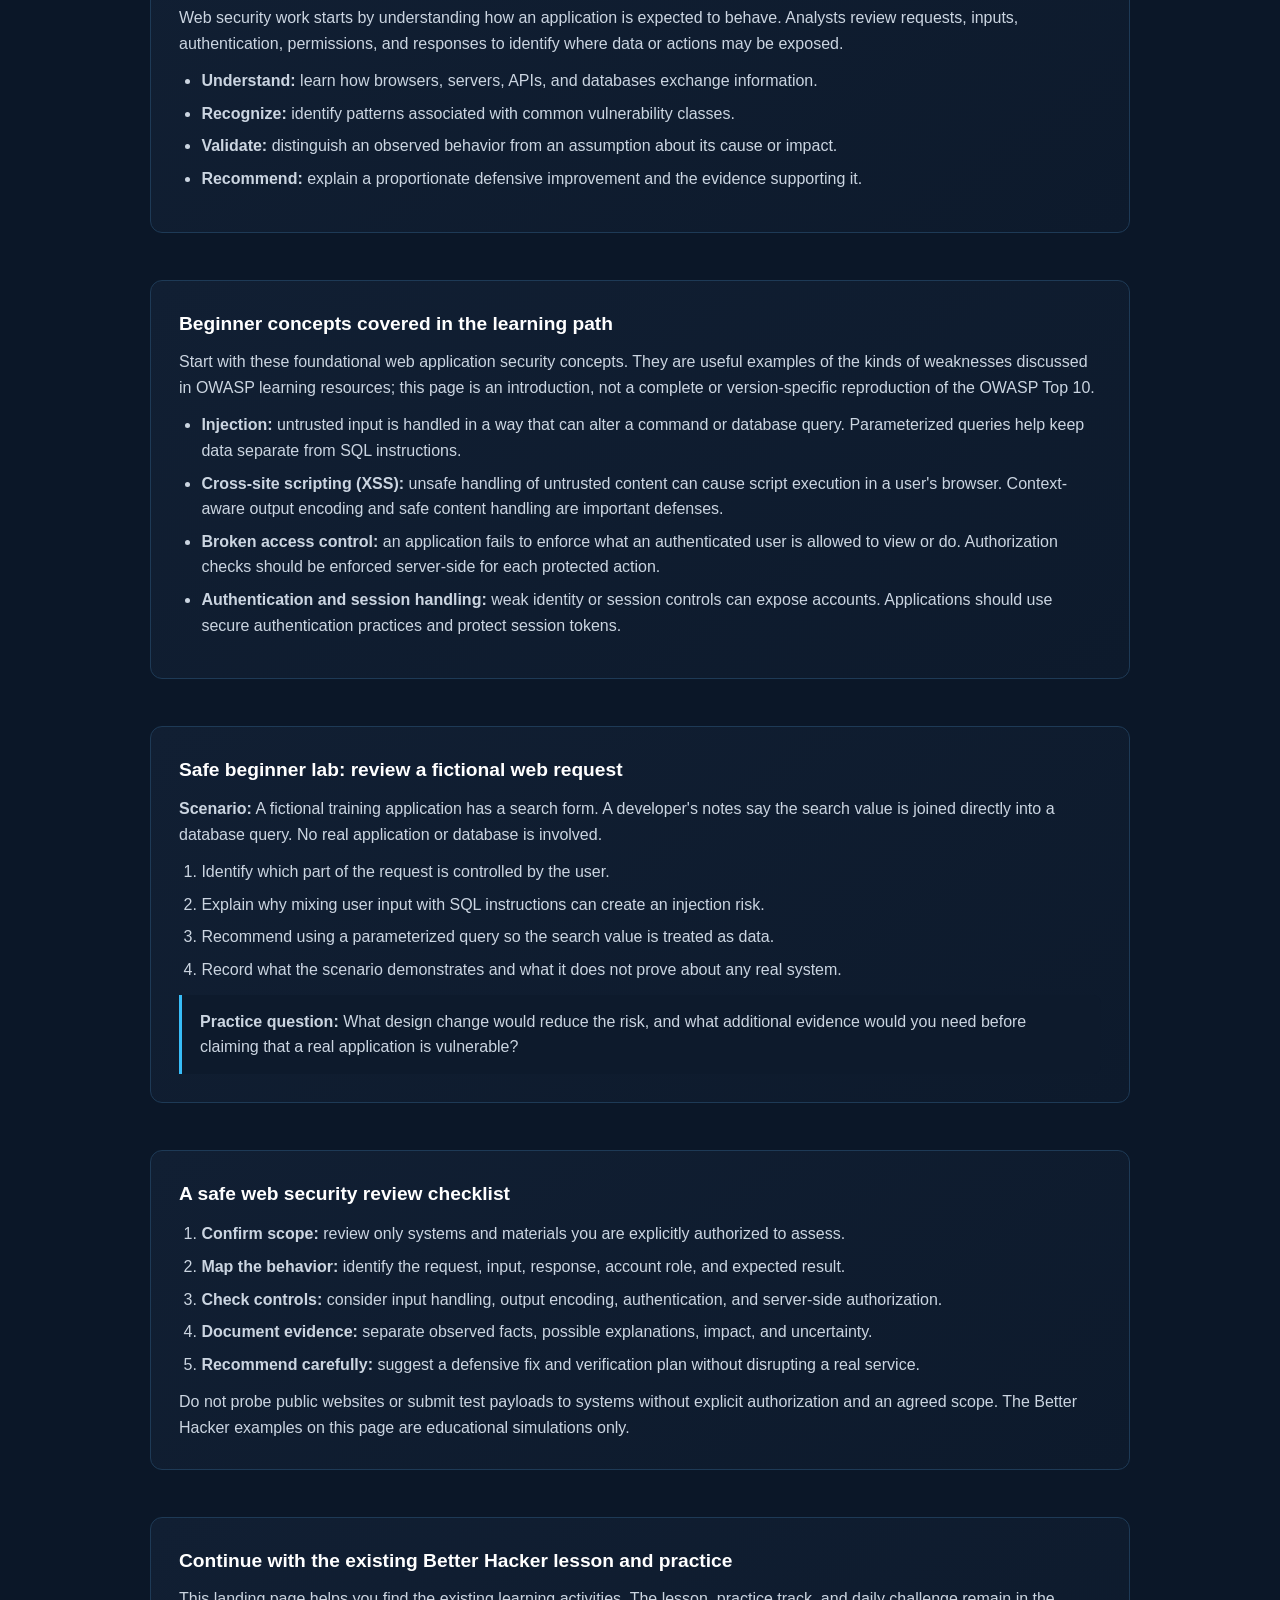
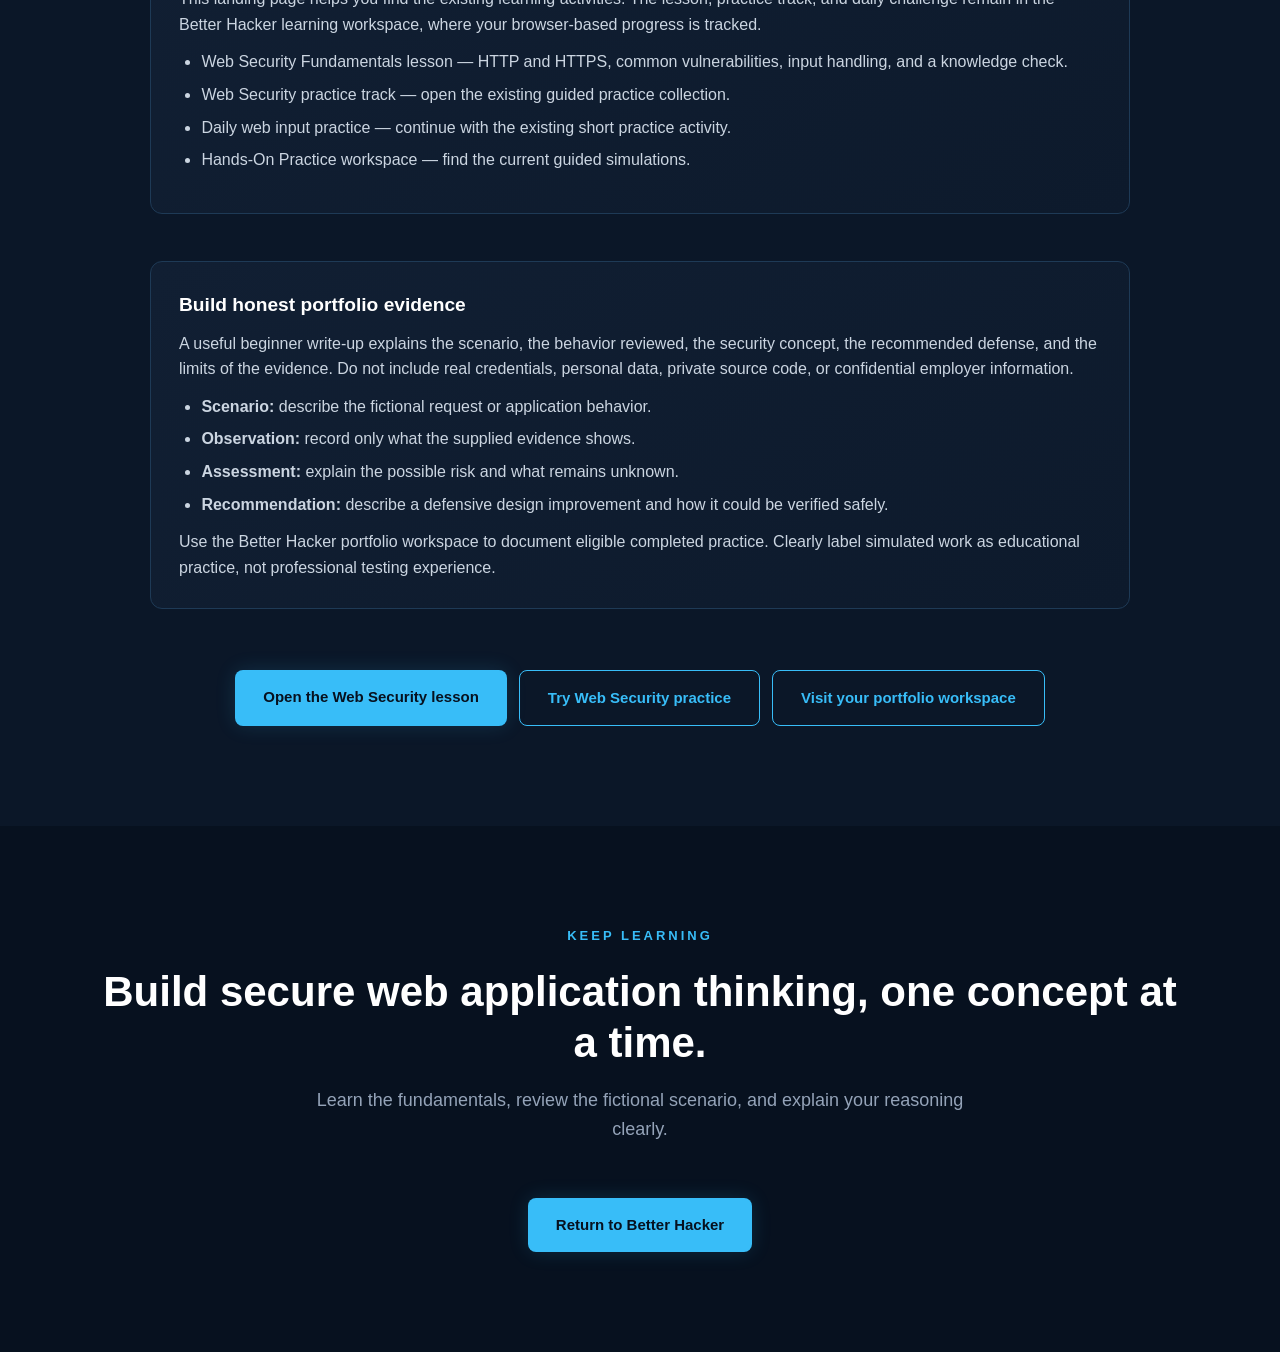
==== commit 47590142: "Improve OWASP beginner terminology and search snippet" ====
--- a/labs/owasp-web-security/index.html
+++ b/labs/owasp-web-security/index.html
@@ -3,8 +3,8 @@
 <head>
   <meta charset="UTF-8">
   <meta name="viewport" content="width=device-width, initial-scale=1.0">
-  <title>Free Beginner OWASP &amp; Web Security Practice | Better Hacker</title>
-  <meta name="description" content="Learn beginner web application security with OWASP concepts, safe vulnerability examples, guided practice, and portfolio evidence. Free learning on Better Hacker.">
+  <title>OWASP Web Security Lab for Beginners | Better Hacker</title>
+  <meta name="description" content="Learn web security basics with free beginner practice. Identify risks like SQL injection and cross-site scripting (XSS), and explore safer ways to defend web applications.">
   <link rel="canonical" href="https://betterhacker.org/labs/owasp-web-security/">
   <link rel="icon" type="image/svg+xml" href="/favicon.svg">
   <link rel="stylesheet" href="/style.css">
@@ -49,7 +49,7 @@
       <div class="hero-content">
         <p class="eyebrow">BEGINNER WEB APPLICATION SECURITY</p>
         <h1>Learn OWASP &amp; Web Security with Free Beginner Practice</h1>
-        <p class="hero-text">Understand common web application risks, recognize unsafe patterns, and build a careful, evidence-based approach to defensive web security.</p>
+        <p class="hero-text">Learn how web application flaws work, recognize risks such as SQL injection and cross-site scripting (XSS), and explore safer ways to protect applications.</p>
         <p>Better Hacker's guided activities use educational examples and fictional evidence. They do not test real websites, connect to external targets, or require an account or virtual machine.</p>
         <div class="hero-buttons">
           <a class="primary-button" href="/#web-security-lesson">Start the Web Security lesson</a>
@@ -63,6 +63,16 @@
       <h2>What Is OWASP and Why Does It Matter?</h2>
       <p class="section-intro">OWASP—the Open Worldwide Application Security Project—is a community-led nonprofit that publishes resources to help people understand and improve application security. Its OWASP Top 10 is a widely used awareness resource for important web application security risks.</p>
       <div class="web-content">
+        <article class="lesson-block" aria-labelledby="web-key-terms">
+          <h3 id="web-key-terms">Key web security terms, in plain English</h3>
+          <ul>
+            <li><strong>OWASP Top 10:</strong> A regularly updated awareness list of important web application security risk categories. It is not a list of exactly ten attacks that every website will experience.</li>
+            <li><strong>SQL Injection (SQLi):</strong> A weakness that can let specially crafted input change how an application sends a database query. Depending on the flaw and permissions, information could be exposed, changed, or deleted.</li>
+            <li><strong>Cross-Site Scripting (XSS):</strong> A weakness that can cause untrusted content to run as script in another visitor's browser, potentially affecting that visitor or their account.</li>
+            <li><strong>Broken Access Control:</strong> A weakness where an application does not properly check what a user is allowed to view or do, potentially exposing another user's information or restricted actions.</li>
+            <li><strong>Sanitization:</strong> Processing or validating input to reduce unsafe content. The right defense depends on where the data is used; sanitization alone is not a substitute for context-aware output encoding or parameterized queries.</li>
+          </ul>
+        </article>
         <article class="lesson-block">
           <h3>Think like a defensive web security analyst</h3>
           <p>Web security work starts by understanding how an application is expected to behave. Analysts review requests, inputs, authentication, permissions, and responses to identify where data or actions may be exposed.</p>
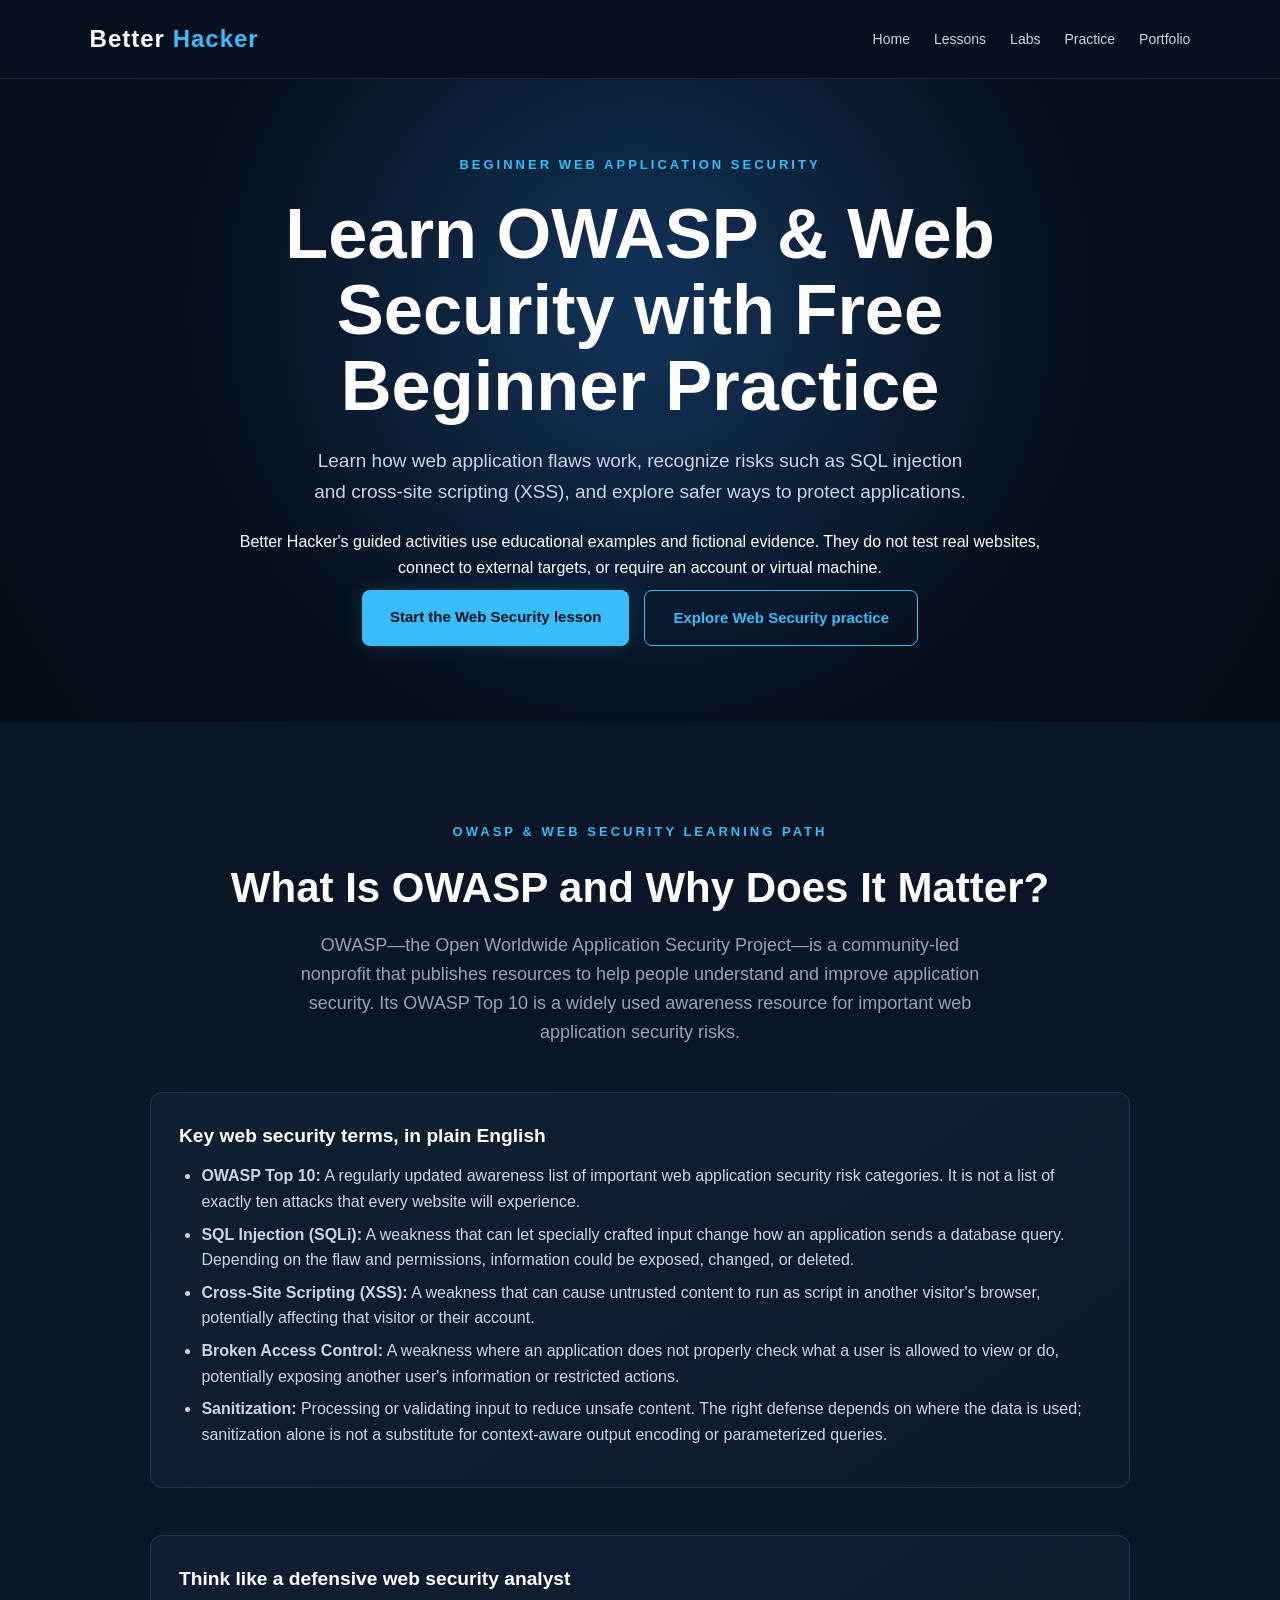
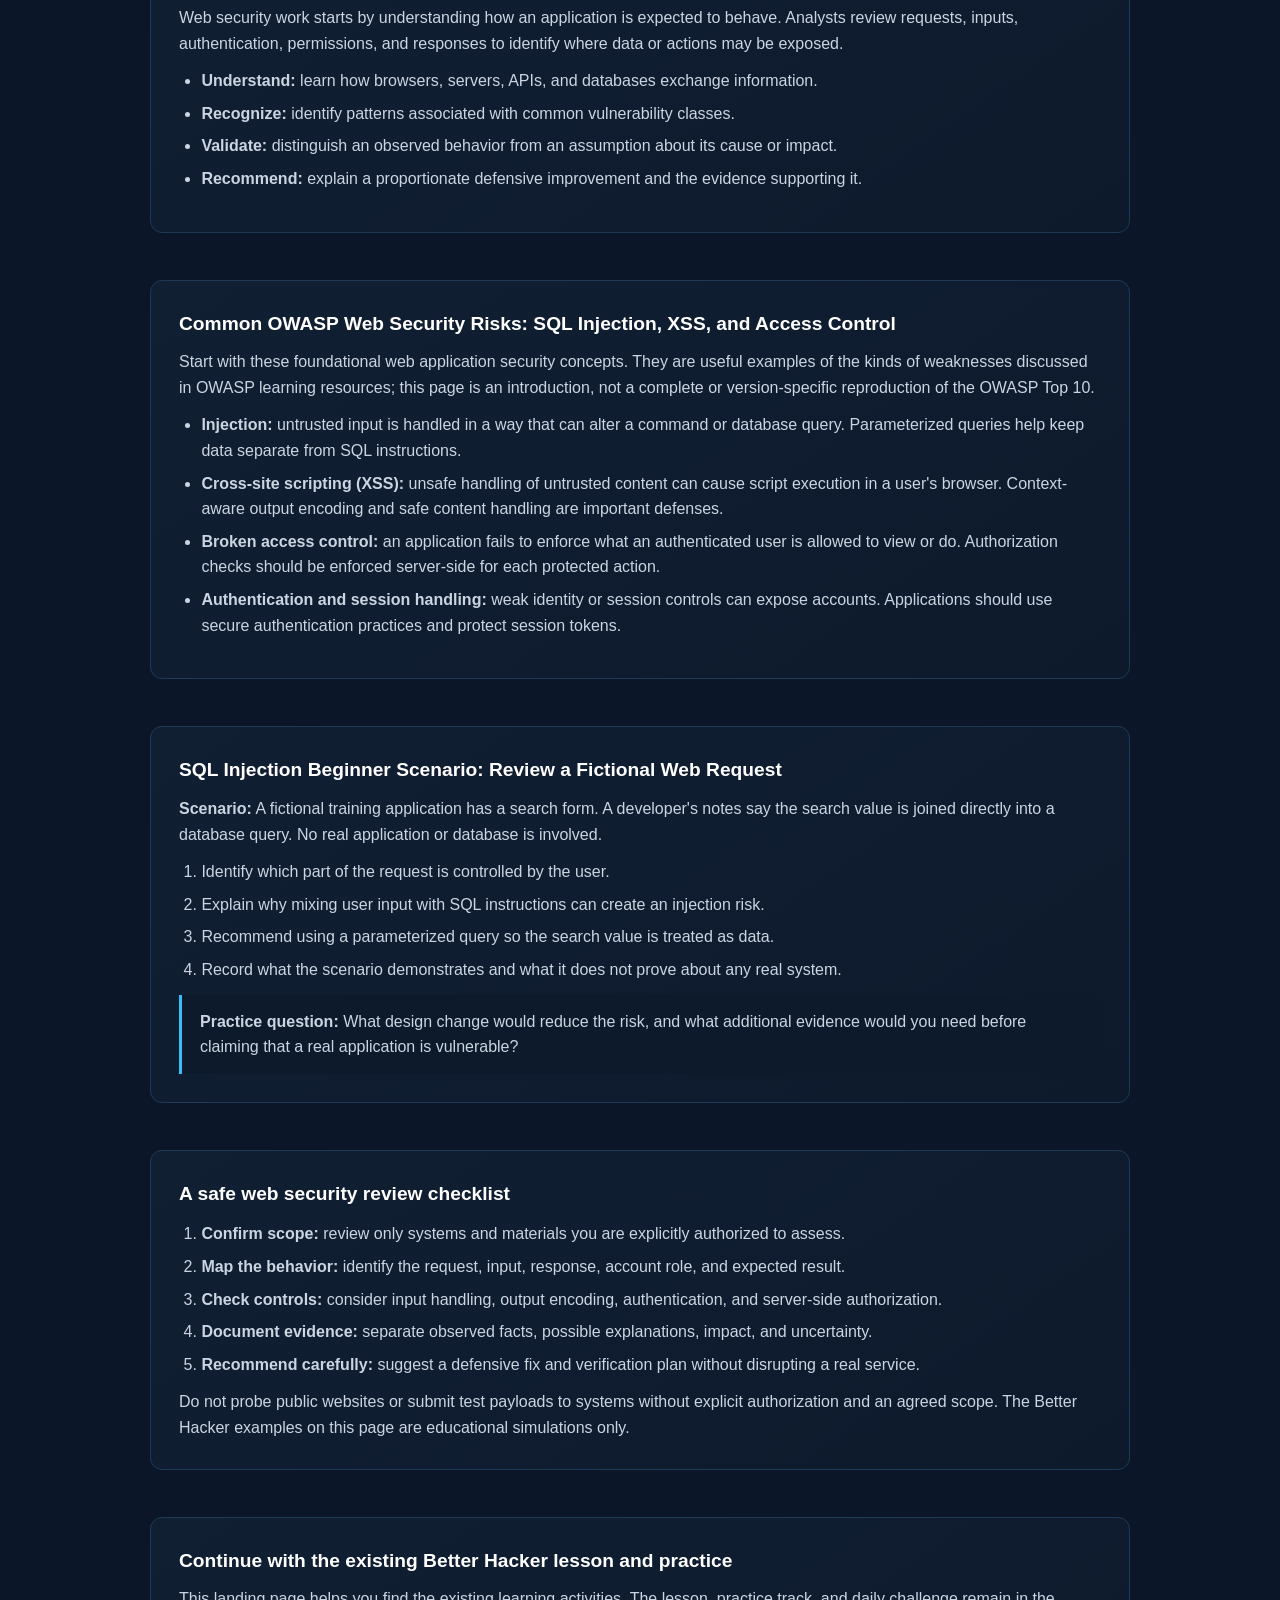
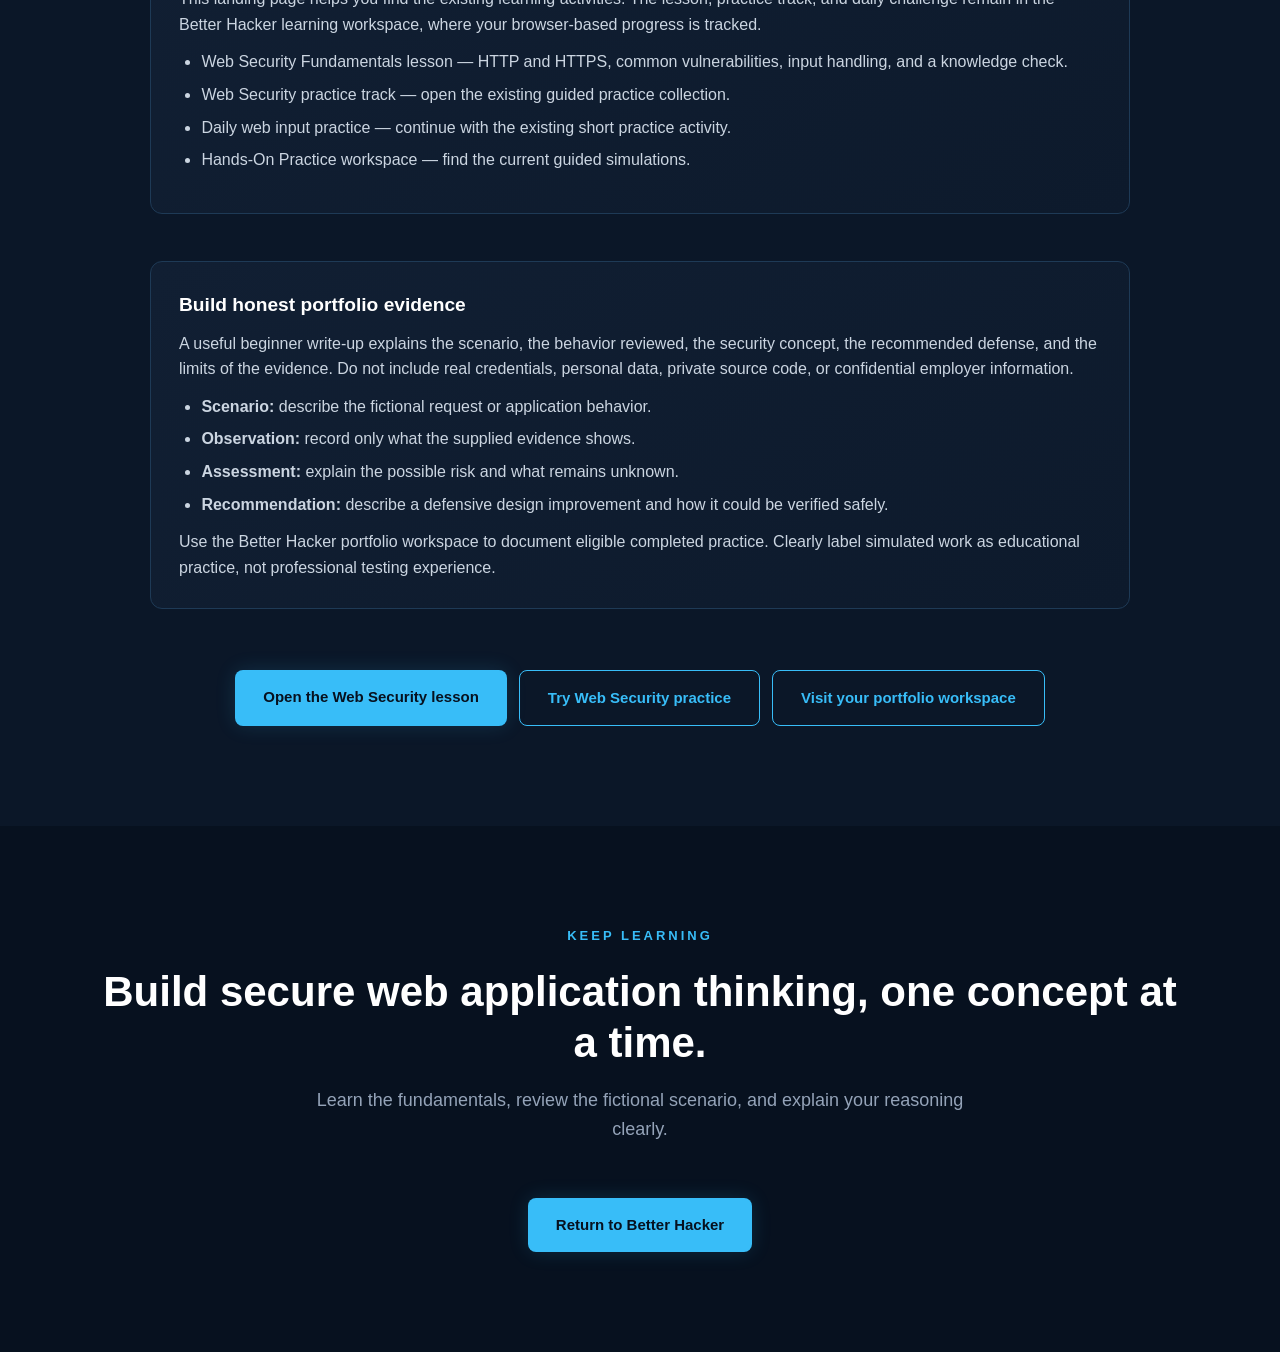
==== commit 8fe24704: "Improve SOC and OWASP learning page headings for discoverability" ====
--- a/labs/owasp-web-security/index.html
+++ b/labs/owasp-web-security/index.html
@@ -85,7 +85,7 @@
         </article>
 
         <article class="lesson-block">
-          <h3>Beginner concepts covered in the learning path</h3>
+          <h3>Common OWASP Web Security Risks: SQL Injection, XSS, and Access Control</h3>
           <p>Start with these foundational web application security concepts. They are useful examples of the kinds of weaknesses discussed in OWASP learning resources; this page is an introduction, not a complete or version-specific reproduction of the OWASP Top 10.</p>
           <ul>
             <li><strong>Injection:</strong> untrusted input is handled in a way that can alter a command or database query. Parameterized queries help keep data separate from SQL instructions.</li>
@@ -96,7 +96,7 @@
         </article>
 
         <article class="lesson-block">
-          <h3>Safe beginner lab: review a fictional web request</h3>
+          <h3>SQL Injection Beginner Scenario: Review a Fictional Web Request</h3>
           <p><strong>Scenario:</strong> A fictional training application has a search form. A developer's notes say the search value is joined directly into a database query. No real application or database is involved.</p>
           <ol>
             <li>Identify which part of the request is controlled by the user.</li>
